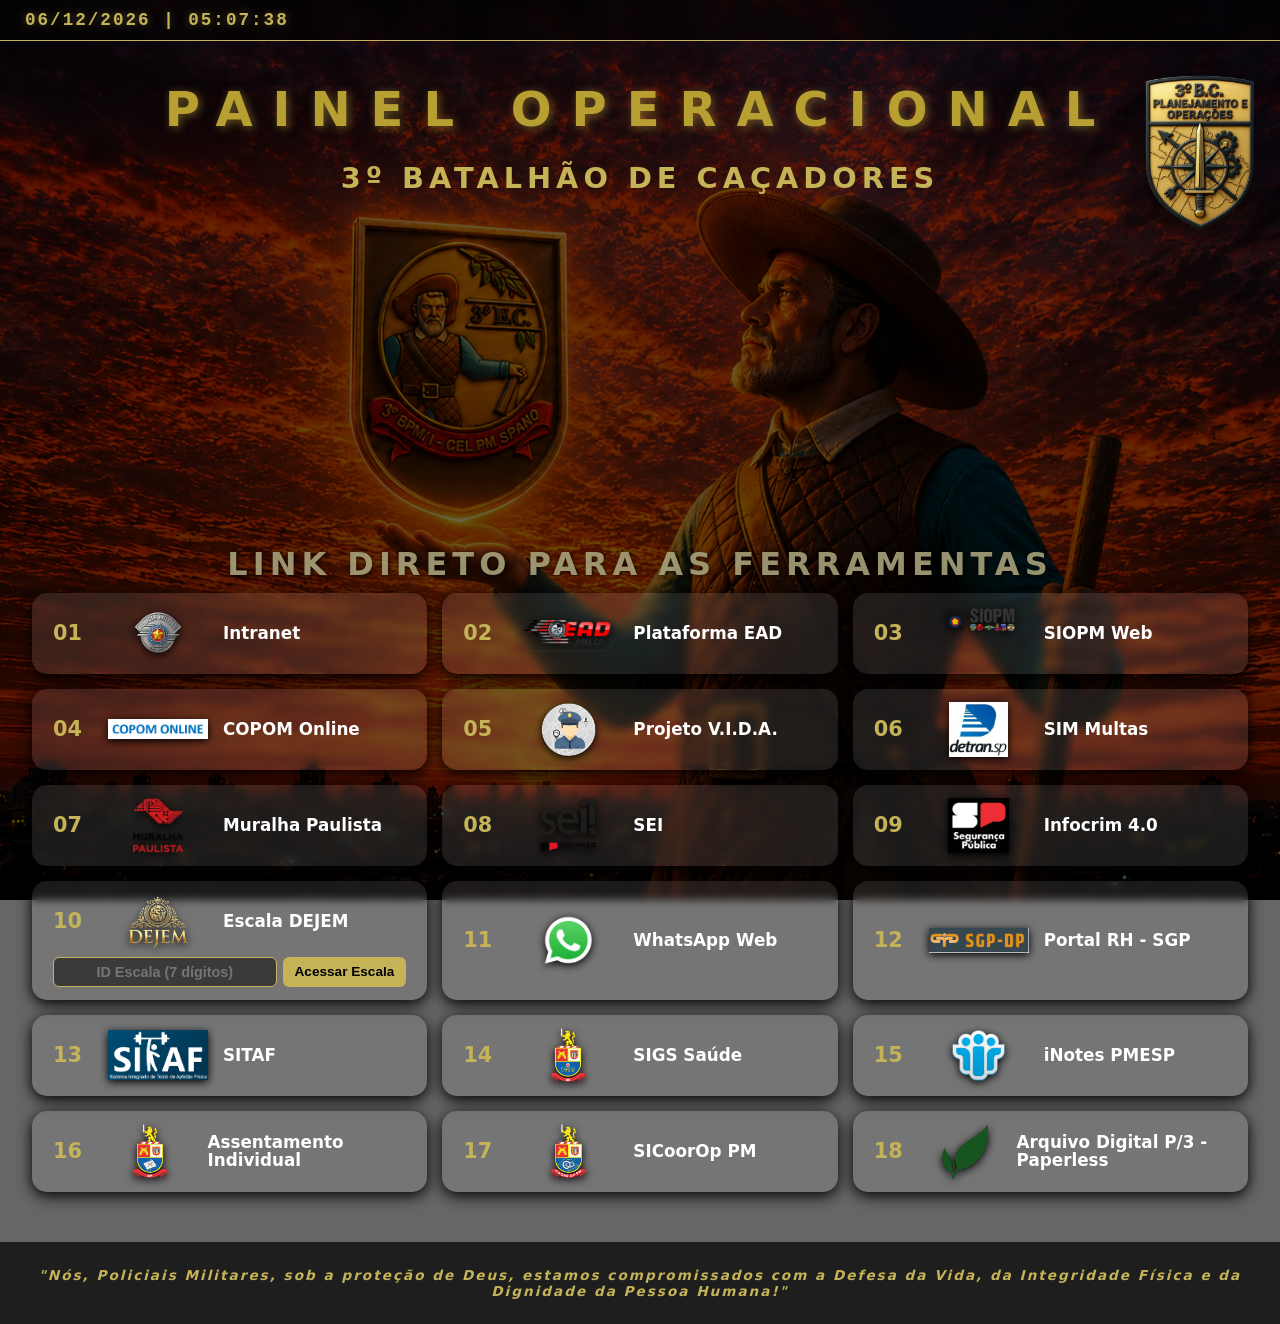
==== index.html @ a8d788ca "Relógio Dinâmico no Scroll" ====
<!DOCTYPE html>
<html lang="pt-br">
<head>
    <meta charset="UTF-8">
    <meta name="viewport" content="width=device-width, initial-scale=1.0">
    <title>Dashboard 3º Batalhão de Caçadores</title>
    <style>
        /* Estilização da Barra Superior que contém o relógio */
.top-bar {
    position: sticky;            /* acompanha o scroll */
    top: 0;
    z-index: 1000;               /* fica acima dos cards e do conteúdo */
    width: 100%;
    background: rgba(0, 0, 0, 0.55); /* fundo escuro para o relógio ficar legível sobre o conteúdo */
    border-bottom: 1px solid var(--gold);
    padding: 10px 25px;
    display: flex;
    justify-content: flex-start;
    align-items: center;
    backdrop-filter: blur(4px);
    -webkit-backdrop-filter: blur(4px);
    box-sizing: border-box;
}

/* Estilização específica do texto do Relógio */
#live-clock {
    font-family: 'Inter', monospace; /* Fonte limpa ou monoespacada para os números não saltarem */
    font-size: 1.1rem;               /* Tamanho da letra */
    color: var(--gold);              /* Cor dourada padrão do projeto */
    font-weight: 700;                /* Negrito */
    letter-spacing: 2px;             /* Espaçamento entre os caracteres */
    text-shadow: 0 0 8px rgba(197, 179, 88, 0.4); /* Brilho suave */
}

        :root {
            --gold: #C5B358; 
            --white-glass: rgba(255, 255, 255, 0.1); 
            --black-overlay: rgba(0, 0, 0, 0.6); 
        }

        body {
            background: linear-gradient(var(--black-overlay), var(--black-overlay)), 
                        url('plano-fundo.png') no-repeat center center fixed;
            background-size: cover; 
            color: #857101;
            font-family: 'Inter', system-ui, -apple-system, sans-serif;
            margin: 0;
            display: flex;
            flex-direction: column;
            align-items: center;
            min-height: 100vh;
        }

        /* --- Cabeçalho --- */
        .header {
            text-align: center; /* Mantém o alinhamento central */
            margin-bottom: 5px; /* Diminua este valor para aproximar mais */
            position: relative;
            width: 100%;
        }

        .subtitle {
            margin-bottom: 5px; /* Reduz o espaço logo abaixo do parágrafo */
        }

        .brasao {
            position: absolute;
            top: 20px;
            right: 20px;
            width: 120px; 
            height: auto;
            filter: drop-shadow(0 0 15px rgba(0, 0, 0, 0.7));
            z-index: 10;
        }

        h1 {
            font-size: 3rem; 
            font-weight: 800;
            text-transform: uppercase;
            letter-spacing: 20px;
            margin-top: 40px; /* Adiciona o espaçamento no topo */
            margin-bottom: 10px; /* Adiciona um pequeno espaço em relação ao subtítulo */
            color: rgb(184, 159, 49);
            text-shadow: 2px 2px 10px rgba(184,159,59,0.5);
        }

        h2 {
            font-size: 1.8rem; /* Altere este valor para o tamanho que desejar */
            color: var(--gold); /* Exemplo para manter a cor dourada */
            text-align: center;
            letter-spacing: 5px; /* Para dar um espaçamento entre as letras similar ao título */
        }

        .subtitle {
            font-size: 2rem;
            color: #a7a17b;
            text-shadow: 1px 1px 5px rgba(0,0,0,0.8);
            opacity: 0.9;
            margin-top: 350px;
            letter-spacing: 5px;
            font-weight: 600;
        }

        /* --- Grid de Ferramentas --- */
        .container {
            display: grid;
            grid-template-columns: repeat(auto-fit, minmax(320px, 1fr));
            gap: 15px;
            width: 95%;
            max-width: 1300px;
            padding-bottom: 50px;
        }

        .card {
            background: var(--white-glass);
            backdrop-filter: blur(4px);
            border-radius: 15px;
            padding: 12px 20px; 
            text-decoration: none;
            color: #ffffff; 
            display: flex;
            align-items: center;
            min-height: 10px; /* Padroniza a altura de todos os cards para a do card DEJEM */
            box-sizing: border-box;
            transition: all 0.3s ease;
            position: relative;
            border: 1px solid rgba(255, 255, 255, 0); 
            box-shadow: 0 4px 15px rgba(0,0,0,10);
        }

        .card:hover {
            transform: translateY(-5px);
            background: rgb(184, 159, 49); 
            color: #000000; 
            box-shadow: 0 15px 35px rgba(0,0,0,0.6);
            border-color: var(--gold);
            backdrop-filter: blur(0px);
        }

        .card-number {
            font-size: 1.3rem;
            color: var(--gold); 
            margin-right: 25px;
            font-weight: 900;
            min-width: 30px;
            transition: color 0.3s ease;
        }

        .card:hover .card-number {
            color: #4d4100;
        }

        .card-logo {
            width: 100px;
            height: 55px;
            object-fit: contain;
            margin-right: 15px;
            filter: drop-shadow(0 2px 4px rgb(0, 0, 0));
        }

        .card-title {
            font-size: 1.05rem;
            font-weight: 700;
            line-height: 1.1;
        }

        /* Estilos específicos para a caixa interativa do Card 10 */
        .dejem-card {
            flex-direction: column;
            justify-content: center;
            align-items: stretch;
            gap: 8px;
        }

        .dejem-header {
            display: flex;
            align-items: center;
        }

        .dejem-form {
            display: flex;
            gap: 6px;
            width: 100%;
        }

        .dejem-input {
            flex: 1;
            padding: 6px 10px;
            border-radius: 6px;
            border: 1px solid var(--gold);
            background: rgba(0, 0, 0, 0.5);
            color: #ffffff;
            font-weight: bold;
            font-size: 0.9rem;
            text-align: center;
            outline: none;
        }

        .card:hover .dejem-input {
            background: rgba(255, 255, 255, 0.8);
            color: #000000;
            border-color: #000000;
        }

        .dejem-button {
            padding: 6px 12px;
            border-radius: 6px;
            border: none;
            background: var(--gold);
            color: #000000;
            font-weight: bold;
            font-size: 0.85rem;
            cursor: pointer;
            transition: background 0.2s ease;
            white-space: nowrap;
        }

        .card:hover .dejem-button {
            background: #000000;
            color: var(--gold);
        }

        @keyframes fadeIn {
            from { opacity: 0; transform: translateY(-20px); }
            to { opacity: 1; transform: translateY(0); }
        }

        footer {
            margin-top: auto;
            padding: 25px;
            color: var(--gold);
            background: rgba(0, 0, 0, 0.7);
            width: 100%;
            font-size: 0.85rem;
            letter-spacing: 2px;
            font-weight: bold;
            text-align: center;
        }

        @media (max-width: 600px) {
            h1 { font-size: 1.8rem; }
            .container { grid-template-columns: 1fr; width: 90%; }
            .brasao { width: 70px; top: 10px; right: 10px; }
            .header { margin-bottom: 30px; }
        }
    </style>
</head>
<body>
    <!-- Barra de Status Superior -->
<div class="top-bar">
    <div class="status-system">
        <div class="status-dot"></div>
    </div>
    <div id="live-clock">--/--/---- --:--:--</div> <!-- O relógio é injetado aqui -->
</div>


    <div class="header">
        <img src="P3.png" class="brasao" alt="Brasão P3">
        <h1>Painel Operacional</h1>
        <h2> 3º BATALHÃO DE CAÇADORES</h2>
        <p class="subtitle">LINK DIRETO PARA AS FERRAMENTAS</p>
    </div>

    <div class="container">
        <a href="http://www.intranet.policiamilitar.sp.gov.br/" target="_blank" class="card">
            <span class="card-number">01</span>
            <img src="PMESP.png" class="card-logo" alt="Logo Intranet">
            <span class="card-title">Intranet</span>
        </a>

        <a href="https://ead.pmesp.org/login/index.php" target="_blank" class="card">
            <span class="card-number">02</span>
            <img src="EAD PMESP.png" class="card-logo" alt="Logo EAD">
            <span class="card-title">Plataforma EAD</span>
        </a>

        <a href="https://sistemasopr.intranet.policiamilitar.sp.gov.br/siopmweb/HSiopm.aspx" target="_blank" class="card">
            <span class="card-number">03</span>
            <img src="SIOPM Web.png" class="card-logo" alt="Logo SIOPM">
            <span class="card-title">SIOPM Web</span>
        </a>

        <a href="https://copomonline.policiamilitar.sp.gov.br/Login/Login" target="_blank" class="card">
            <span class="card-number">04</span>
            <img src="COPOM Online.png" class="card-logo" alt="Logo COPOM">
            <span class="card-title">COPOM Online</span>
        </a>

        <a href="http://201.55.56.170/medidasrestritivas/sys/layout/default/" target="_blank" class="card">
            <span class="card-number">05</span>
            <img src="Projeto VIDA.png" class="card-logo" alt="Logo Projeto VIDA">
            <span class="card-title">Projeto V.I.D.A.</span>
        </a>

        <a href="https://simprod.prodesp.sp.gov.br/sim/" target="_blank" class="card">
            <span class="card-number">06</span>
            <img src="DETRAN.png" class="card-logo" alt="Logo SIM Multas">
            <span class="card-title">SIM Multas</span>
        </a>

        <a href="https://operacional.muralhapaulista.sp.gov.br/Home/Login/" target="_blank" class="card">
            <span class="card-number">07</span>
            <img src="Muralha Paulista.png" class="card-logo" alt="Logo Muralha">
            <span class="card-title">Muralha Paulista</span>
        </a>

        <a href="https://minhaarea.sp.gov.br/plataformasp" target="_blank" class="card">
            <span class="card-number">08</span>
            <img src="SEI.png" class="card-logo" alt="Logo SEI">
            <span class="card-title">SEI</span>
        </a>

        <a href="https://www.infocrim.ssp.sp.gov.br/" target="_blank" class="card">
            <span class="card-number">09</span>
            <img src="SSP-SP.png" class="card-logo" alt="Logo Infocrim">
            <span class="card-title">Infocrim 4.0</span>
        </a>

        <!-- Card 10 (Escala DEJEM) -->
        <div class="card dejem-card">
            <div class="dejem-header">
                <span class="card-number">10</span>
                <img src="DEJEM.png" class="card-logo" alt="Logo DEJEM">
                <span class="card-title">Escala DEJEM</span>
            </div>
            <div class="dejem-form">
                <input type="text" id="idEscalaInput" class="dejem-input" placeholder="ID Escala (7 dígitos)" maxlength="7" pattern="\d{7}">
                <button type="button" class="dejem-button" onclick="acessarEscalaDejem()">Acessar Escala</button>
            </div>
        </div>

        <a href="https://web.whatsapp.com/" target="_blank" class="card">
            <span class="card-number">11</span>
            <img src="WhatsApp.png" class="card-logo" alt="Logo WhatsApp">
            <span class="card-title">WhatsApp Web</span>
        </a>

        <a href="https://sgp-prod.intranet.policiamilitar.sp.gov.br/SGP/Dashboard" target="_blank" class="card">
            <span class="card-number">12</span>
            <img src="SGP.png" class="card-logo" alt="Logo SGP">
            <span class="card-title">Portal RH - SGP</span>
        </a>

        <a href="https://sistemasadmin.intranet.policiamilitar.sp.gov.br/Pmesp.Sitaf/#/login" target="_blank" class="card">
            <span class="card-number">13</span>
            <img src="SITAF.png" class="card-logo" alt="Logo SITAF">
            <span class="card-title">SITAF</span>
        </a>

        <a href="https://sistemasadmin.intranet.policiamilitar.sp.gov.br/Pericias" target="_blank" class="card">
            <span class="card-number">14</span>
            <img src="DS.png" class="card-logo" alt="Logo DS">
            <span class="card-title">SIGS Saúde</span>
        </a>

        <a href="https://correio.policiamilitar.sp.gov.br/iwaredir.nsf" target="_blank" class="card">
            <span class="card-number">15</span>
            <img src="iNotes.png" class="card-logo" alt="Logo iNotes">
            <span class="card-title">iNotes PMESP</span>
        </a>

        <a href="http://www.intranet.ccb.policiamilitar.sp.gov.br/aplicacoes/sisbol_login/frmlogin_cpd/" target="_blank" class="card">
            <span class="card-number">16</span>
            <img src="DP.png" class="card-logo" alt="Logo DP">
            <span class="card-title">Assentamento Individual</span>
        </a>

        <a href="http://sicoordop.intranet.policiamilitar.sp.gov.br/login/index.php" target="_blank" class="card">
            <span class="card-number">17</span>
            <img src="CoordOpPM.png" class="card-logo" alt="Logo CoordOp">
            <span class="card-title">SICoorOp PM</span>
        </a>

        <a href="http://10.40.68.79:8000/" target="_blank" class="card">
            <span class="card-number">18</span>
            <img src="PaperlessNGX.png" class="card-logo" alt="Logo PaperlessNGX">
            <span class="card-title">Arquivo Digital P/3 - Paperless</span>
        </a>
    </div>

    <footer>
        <f1><i>"Nós, Policiais Militares, sob a proteção de Deus, estamos compromissados com a Defesa da Vida, da Integridade Física e da Dignidade da Pessoa Humana!"</i></f1>
    </footer>

    <script>
        // Atualização do Relógio em Tempo Real na Barra Superior
    function atualizarRelogio() {
        const agora = new Date();
        const dataFormatada = agora.toLocaleDateString('pt-BR');
        const horaFormatada = agora.toLocaleTimeString('pt-BR');
        document.getElementById('live-clock').innerText = `${dataFormatada} | ${horaFormatada}`;
    }
    
    // Executa a função a cada 1 segundo (1000ms)
    setInterval(atualizarRelogio, 1000);
    
    // Executa imediatamente ao carregar a página para não exibir o texto padrão "--/--/----"
    atualizarRelogio();

        // Função para validar e redirecionar a Escala DEJEM
        function acessarEscalaDejem() {
            const input = document.getElementById('idEscalaInput');
            const valor = input.value.trim();
            const regex = /^\d{7}$/;

            if (!regex.test(valor)) {
                alert('Por favor, insira exatamente 07 dígitos numéricos para a ID da Escala.');
                input.focus();
                return;
            }

            const urlBase = 'https://sistemasadmin.intranet.policiamilitar.sp.gov.br/Escala/arrelpreesc.aspx?';
            window.open(urlBase + valor, '_blank');
        }

        // Permite enviar apertando a tecla Enter no input da Escala DEJEM
        document.getElementById('idEscalaInput').addEventListener('keypress', function(e) {
            if (e.key === 'Enter') {
                acessarEscalaDejem();
            }
        });

        // Bloqueia qualquer caractere que não seja número no campo
        document.getElementById('idEscalaInput').addEventListener('input', function(e) {
            this.value = this.value.replace(/\D/g, '');
        });
    </script>

</body>
</html>
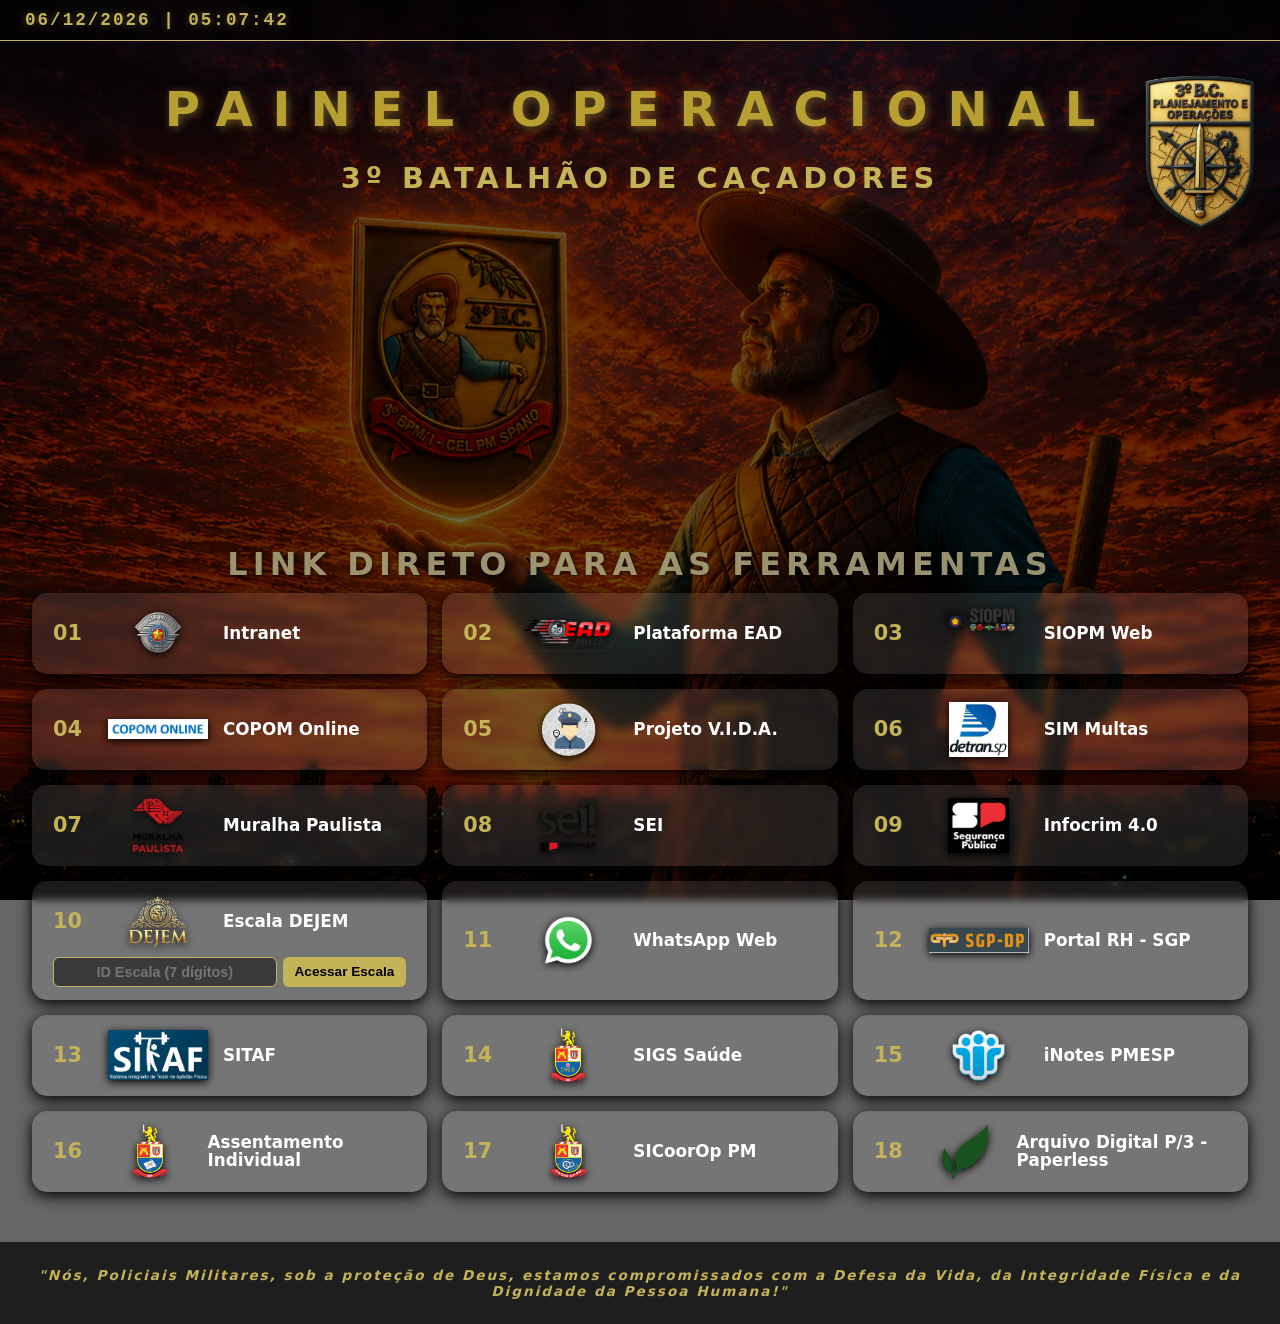
==== commit a49d3cb5: "Layout Mobile" ====
--- a/index.html
+++ b/index.html
@@ -227,6 +227,7 @@
 
         footer {
             margin-top: auto;
+            box-sizing: border-box; /* inclui o padding na largura de 100% (sem rolagem horizontal) */
             padding: 25px;
             color: var(--gold);
             background: rgba(0, 0, 0, 0.7);
@@ -237,11 +238,123 @@
             text-align: center;
         }
 
-        @media (max-width: 600px) {
-            h1 { font-size: 1.8rem; }
-            .container { grid-template-columns: 1fr; width: 90%; }
-            .brasao { width: 70px; top: 10px; right: 10px; }
-            .header { margin-bottom: 30px; }
+        /* =========================================================
+           LAYOUT MOBILE
+           Aplica-se a celulares (tela estreita) e a celulares/tablets
+           com toque em modo paisagem. Computadores não são afetados.
+           ========================================================= */
+        @media (max-width: 768px),
+               (hover: none) and (pointer: coarse) and (max-width: 950px) {
+
+            /* Fundo: 'background-attachment: fixed' é instável em iOS/Android,
+               então a imagem passa para uma camada fixa própria */
+            body {
+                background: #000;
+                min-height: 100vh;
+                min-height: 100dvh;
+                overflow-x: hidden;
+            }
+            body::before {
+                content: "";
+                position: fixed;
+                inset: 0;
+                z-index: -1;
+                background: linear-gradient(var(--black-overlay), var(--black-overlay)),
+                            url('plano-fundo.png') no-repeat center center / cover;
+            }
+
+            /* Barra do relógio */
+            .top-bar { padding: 8px 15px; justify-content: center; }
+            #live-clock { font-size: 0.95rem; letter-spacing: 1px; }
+
+            /* Cabeçalho */
+            .header { margin-bottom: 20px; padding: 0 15px; box-sizing: border-box; }
+            .brasao {
+                position: static;          /* sai do canto e não sobrepõe o título */
+                display: block;
+                width: 80px;
+                margin: 15px auto 0;
+            }
+            h1 {
+                font-size: 1.6rem;
+                letter-spacing: 4px;
+                margin-top: 15px;
+                overflow-wrap: anywhere;
+            }
+            h2 {
+                font-size: 1.05rem;
+                letter-spacing: 2px;
+                margin: 0 0 10px;
+            }
+            .subtitle {
+                font-size: 0.9rem;
+                letter-spacing: 2px;
+                margin-top: 40px;          /* era 350px no desktop */
+            }
+
+            /* Cards */
+            .container {
+                grid-template-columns: 1fr;
+                width: 92%;
+                gap: 10px;
+                padding-bottom: 30px;
+            }
+            .card {
+                padding: 10px 14px;
+                min-height: 60px;          /* área de toque confortável */
+            }
+            .card-number {
+                font-size: 1.1rem;
+                margin-right: 12px;
+                min-width: 24px;
+            }
+            .card-logo {
+                width: 64px;
+                height: 42px;
+                margin-right: 12px;
+                flex-shrink: 0;
+            }
+            .card-title {
+                font-size: 1rem;
+                flex: 1;
+                min-width: 0;
+                overflow-wrap: anywhere;
+            }
+
+            /* Card DEJEM */
+            .dejem-header { width: 100%; }
+            .dejem-form { flex-wrap: wrap; }
+            .dejem-input {
+                flex: 1 1 140px;
+                min-width: 0;
+                font-size: 16px;           /* evita o zoom automático do iOS ao focar */
+                padding: 10px;
+            }
+            .dejem-button { flex: 1 1 120px; padding: 10px 12px; }
+
+            /* Rodapé */
+            footer {
+                box-sizing: border-box;    /* evita que o rodapé estoure a largura da tela */
+                padding: 18px 15px;
+                font-size: 0.75rem;
+                letter-spacing: 1px;
+                line-height: 1.5;
+            }
+        }
+
+        /* Celulares muito pequenos */
+        @media (max-width: 380px) {
+            h1 { font-size: 1.35rem; letter-spacing: 2px; }
+            h2 { font-size: 0.95rem; letter-spacing: 1px; }
+            .card-logo { width: 52px; height: 36px; }
+            #live-clock { font-size: 0.85rem; }
+            .dejem-form { flex-direction: column; }
+            .dejem-input, .dejem-button { flex: none; width: 100%; box-sizing: border-box; }
+        }
+
+        /* Telas de toque: evita o "hover preso" depois de tocar num card */
+        @media (hover: none) {
+            .card:hover { transform: none; }
         }
     </style>
 </head>
@@ -325,7 +438,7 @@
                 <span class="card-title">Escala DEJEM</span>
             </div>
             <div class="dejem-form">
-                <input type="text" id="idEscalaInput" class="dejem-input" placeholder="ID Escala (7 dígitos)" maxlength="7" pattern="\d{7}">
+                <input type="text" id="idEscalaInput" class="dejem-input" placeholder="ID Escala (7 dígitos)" maxlength="7" pattern="\d{7}" inputmode="numeric">
                 <button type="button" class="dejem-button" onclick="acessarEscalaDejem()">Acessar Escala</button>
             </div>
         </div>
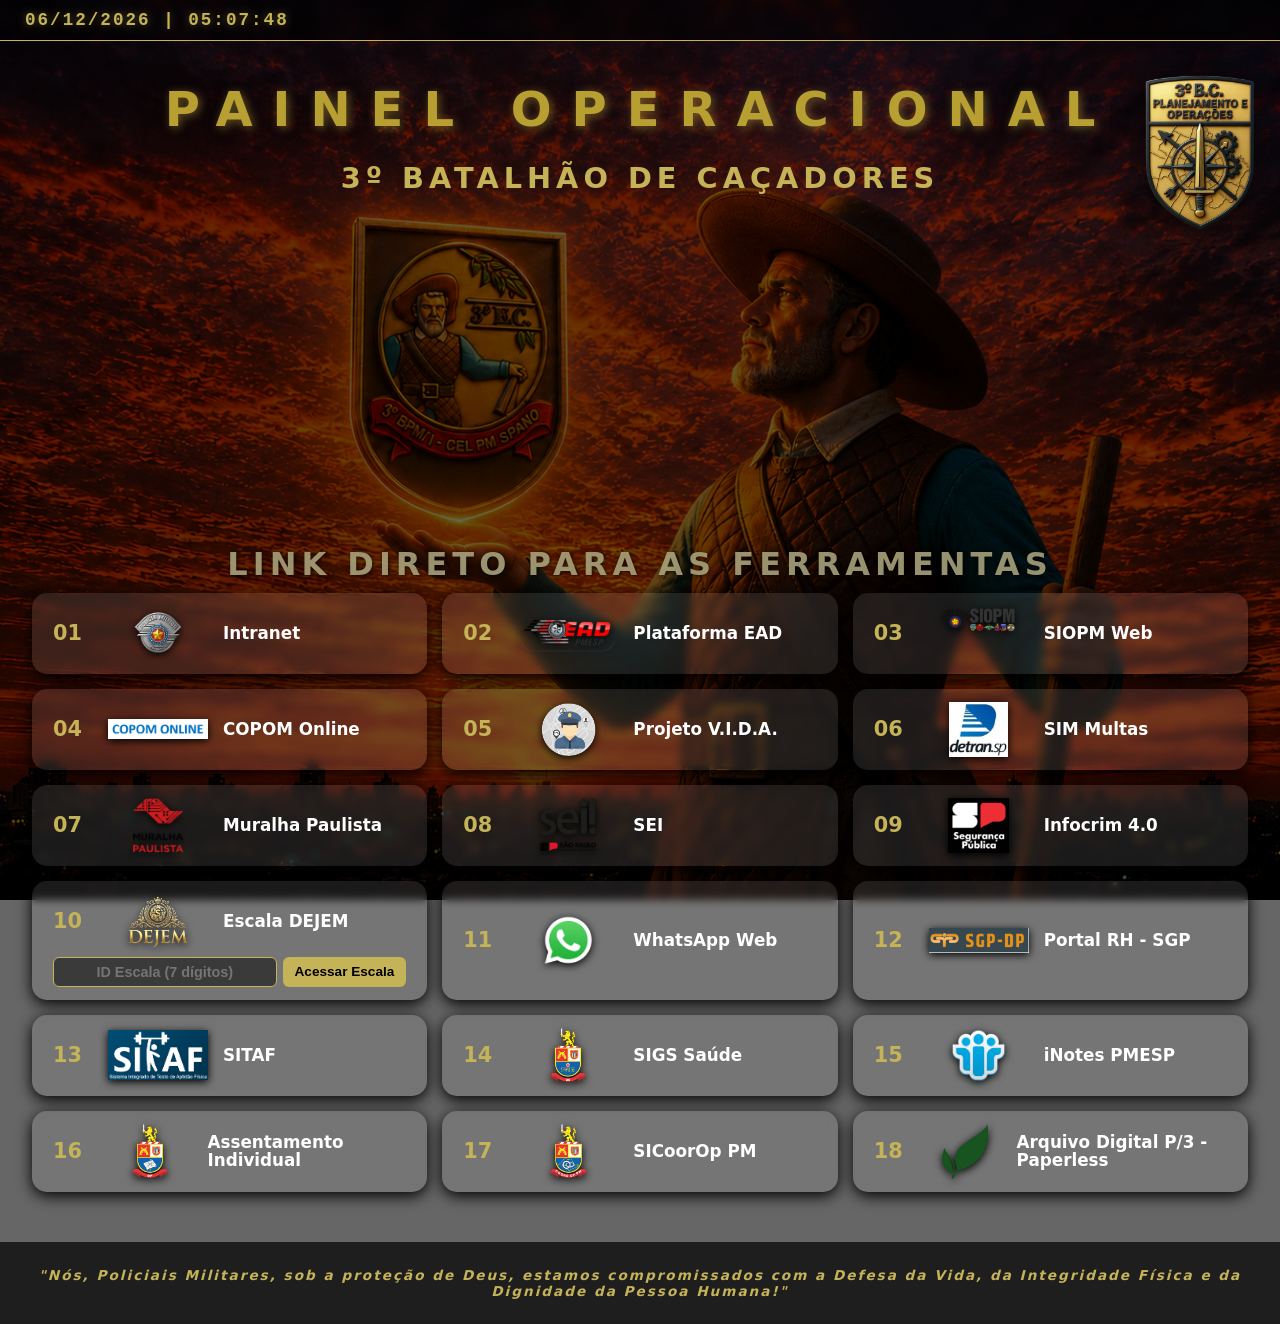
==== commit 31c07b86: "Update index.html" ====
--- a/index.html
+++ b/index.html
@@ -412,7 +412,7 @@
             <span class="card-title">SIM Multas</span>
         </a>
 
-        <a href="https://operacional.muralhapaulista.sp.gov.br/Home/Login/" target="_blank" class="card">
+        <a href="https://portal.muralhapaulista.sp.gov.br/" target="_blank" class="card">
             <span class="card-number">07</span>
             <img src="Muralha Paulista.png" class="card-logo" alt="Logo Muralha">
             <span class="card-title">Muralha Paulista</span>
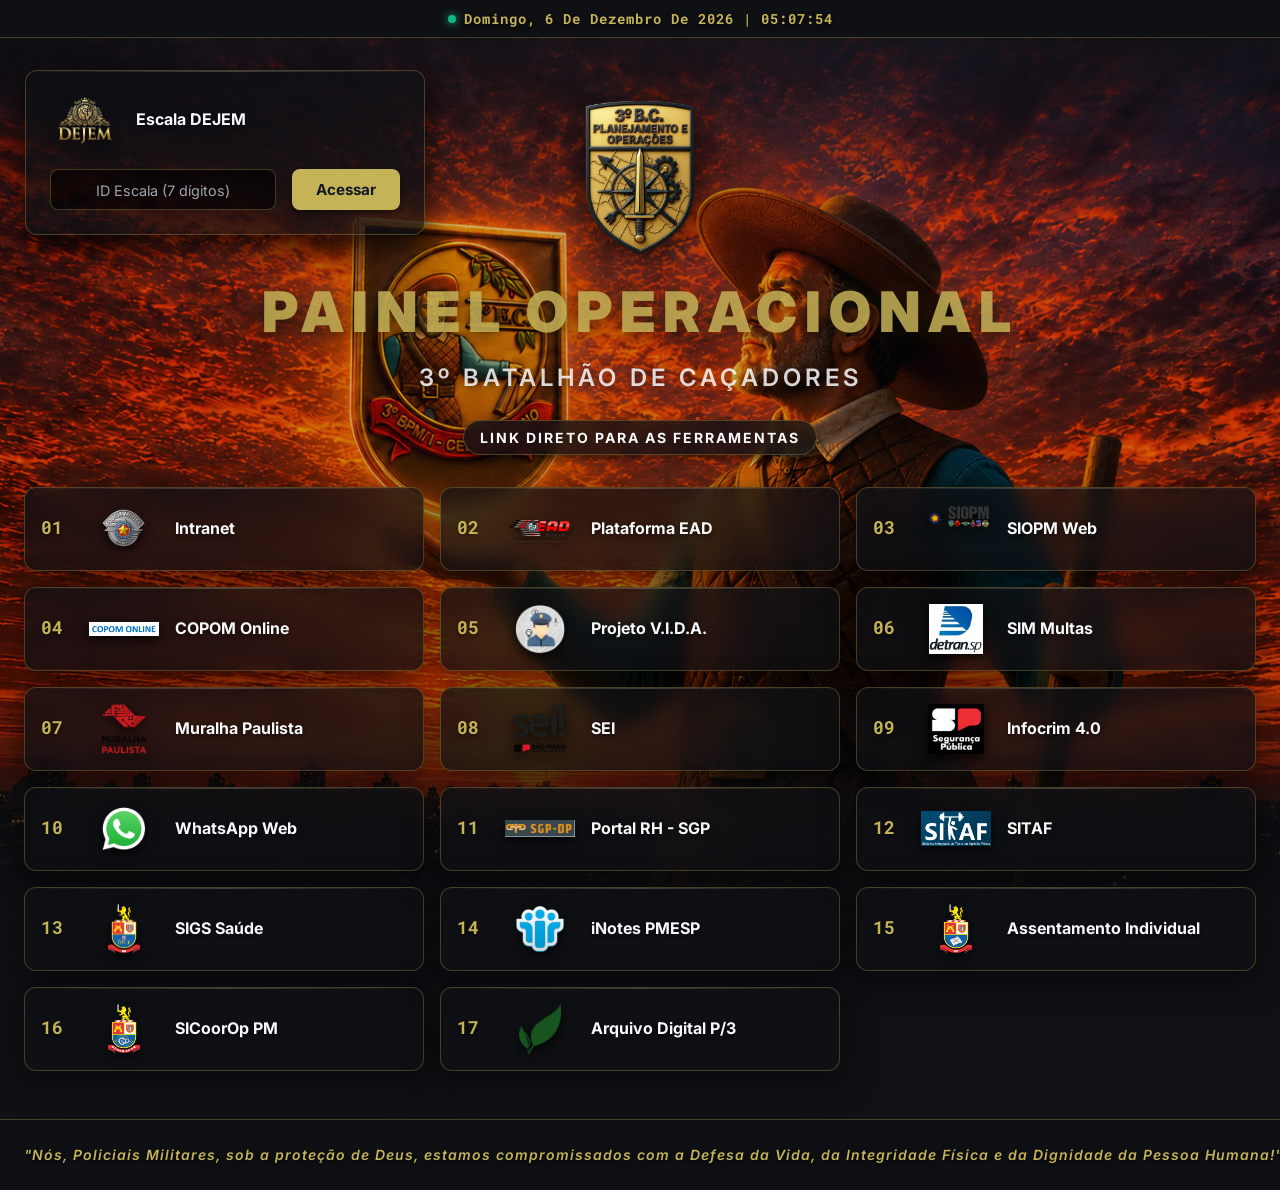
==== commit 1540482e: "Update index.html" ====
--- a/index.html
+++ b/index.html
@@ -3,542 +3,708 @@
 <head>
     <meta charset="UTF-8">
     <meta name="viewport" content="width=device-width, initial-scale=1.0">
-    <title>Dashboard 3º Batalhão de Caçadores</title>
+    <meta name="description" content="Painel Operacional do 3º Batalhão de Caçadores - Links rápidos para ferramentas internas.">
+    <title>Dashboard | 3º Batalhão de Caçadores</title>
+    
+    <!-- Fontes Otimizadas -->
+    <link rel="preconnect" href="https://fonts.googleapis.com">
+    <link rel="preconnect" href="https://fonts.gstatic.com" crossorigin>
+    <link href="https://fonts.googleapis.com/css2?family=Inter:wght@400;600;700;900&family=Roboto+Mono:wght@500;700&display=swap" rel="stylesheet">
+
     <style>
-        /* Estilização da Barra Superior que contém o relógio */
-.top-bar {
-    position: sticky;            /* acompanha o scroll */
-    top: 0;
-    z-index: 1000;               /* fica acima dos cards e do conteúdo */
-    width: 100%;
-    background: rgba(0, 0, 0, 0.55); /* fundo escuro para o relógio ficar legível sobre o conteúdo */
-    border-bottom: 1px solid var(--gold);
-    padding: 10px 25px;
-    display: flex;
-    justify-content: flex-start;
-    align-items: center;
-    backdrop-filter: blur(4px);
-    -webkit-backdrop-filter: blur(4px);
-    box-sizing: border-box;
-}
-
-/* Estilização específica do texto do Relógio */
-#live-clock {
-    font-family: 'Inter', monospace; /* Fonte limpa ou monoespacada para os números não saltarem */
-    font-size: 1.1rem;               /* Tamanho da letra */
-    color: var(--gold);              /* Cor dourada padrão do projeto */
-    font-weight: 700;                /* Negrito */
-    letter-spacing: 2px;             /* Espaçamento entre os caracteres */
-    text-shadow: 0 0 8px rgba(197, 179, 88, 0.4); /* Brilho suave */
-}
-
+        /* =========================================================
+           DESIGN SYSTEM (Variáveis CSS)
+           ========================================================= */
         :root {
-            --gold: #C5B358; 
-            --white-glass: rgba(255, 255, 255, 0.1); 
-            --black-overlay: rgba(0, 0, 0, 0.6); 
+            /* Cores */
+            --c-gold: #C5B358;
+            --c-gold-dark: #857101;
+            --c-gold-light: #E2D483;
+            --c-bg-dark: #0f1115;
+            --c-text-main: #F8F9FA;
+            --c-text-muted: #9CA3AF;
+            --c-text-hover: #111827;
+
+            /* Cores de Fundo (Glassmorphism Escuro) */
+            --c-glass: rgba(15, 17, 21, 0.75); 
+            --c-glass-hover: rgba(15, 17, 21, 0.9);
+            --c-border: rgba(197, 179, 88, 0.3);
+
+            /* Tipografia Fluida */
+            --f-main: 'Inter', system-ui, sans-serif;
+            --f-mono: 'Roboto Mono', monospace;
+            --fs-h1: clamp(1.8rem, 5vw, 3.5rem);
+            --fs-h2: clamp(1rem, 3vw, 1.5rem);
+            --fs-body: clamp(0.875rem, 2vw, 1rem);
+            --fs-small: clamp(0.75rem, 1.5vw, 0.875rem);
+
+            /* Espaçamento e Layout */
+            --sp-xs: 0.5rem;
+            --sp-sm: 1rem;
+            --sp-md: 1.5rem;
+            --sp-lg: 2rem;
+            --sp-xl: 3rem;
+            
+            /* Efeitos */
+            --radius-md: 12px;
+            --radius-lg: 16px;
+            --transition-fast: 0.2s ease;
+            --transition-smooth: 0.3s cubic-bezier(0.4, 0, 0.2, 1);
+            --shadow-card: 0 8px 32px rgba(0, 0, 0, 0.6);
+            --shadow-hover: 0 20px 25px -5px rgba(0, 0, 0, 0.8), 0 10px 10px -5px rgba(0, 0, 0, 0.6);
+            --shadow-panel: 0 15px 35px rgba(0, 0, 0, 0.8);
+        }
+
+        /* =========================================================
+           RESET E ESTILOS BASE
+           ========================================================= */
+        *, *::before, *::after {
+            box-sizing: border-box;
+            margin: 0;
+            padding: 0;
         }
 
         body {
-            background: linear-gradient(var(--black-overlay), var(--black-overlay)), 
-                        url('plano-fundo.png') no-repeat center center fixed;
-            background-size: cover; 
-            color: #857101;
-            font-family: 'Inter', system-ui, -apple-system, sans-serif;
-            margin: 0;
+            font-family: var(--f-main);
+            background-color: var(--c-bg-dark);
+            color: var(--c-text-main);
+            min-height: 100vh;
+            display: flex;
+            flex-direction: column;
+            overflow-x: hidden;
+            line-height: 1.5;
+            -webkit-font-smoothing: antialiased;
+        }
+
+        /* Fundo com Efeito Vinheta (Foco no Centro) */
+        body::before {
+            content: "";
+            position: fixed;
+            inset: 0;
+            z-index: -1;
+            background: 
+                linear-gradient(
+                    to bottom, 
+                    rgba(15, 17, 21, 0.9) 0%,    
+                    rgba(15, 17, 21, 0.2) 25%,   
+                    rgba(15, 17, 21, 0.2) 75%,   
+                    rgba(15, 17, 21, 0.95) 100%  
+                ),
+                url('plano-fundo.png') no-repeat center center / cover;
+            background-color: #1a1a1a; 
+            image-rendering: -webkit-optimize-contrast;
+        }
+
+        :focus-visible {
+            outline: 2px solid var(--c-gold);
+            outline-offset: 4px;
+            border-radius: 4px;
+        }
+
+        /* =========================================================
+           TOP BAR (RELÓGIO)
+           ========================================================= */
+        .top-bar {
+            position: sticky;
+            top: 0;
+            z-index: 100;
+            background: rgba(15, 17, 21, 0.85);
+            backdrop-filter: blur(12px);
+            -webkit-backdrop-filter: blur(12px);
+            border-bottom: 1px solid var(--c-border);
+            padding: var(--sp-xs) var(--sp-md);
+            display: flex;
+            justify-content: center;
+            align-items: center;
+        }
+
+        .live-clock {
+            font-family: var(--f-mono);
+            font-size: var(--fs-small);
+            color: var(--c-gold);
+            font-weight: 700;
+            letter-spacing: 1px;
+            text-shadow: 0 2px 4px rgba(0, 0, 0, 0.8);
+            display: flex;
+            align-items: center;
+            gap: var(--sp-xs);
+            text-transform: capitalize;
+        }
+
+        .live-clock::before {
+            content: "";
+            display: inline-block;
+            width: 8px;
+            height: 8px;
+            background-color: #10B981;
+            border-radius: 50%;
+            box-shadow: 0 0 8px #10B981;
+        }
+
+        /* =========================================================
+           PAINEL DEJEM (Canto Superior Esquerdo)
+           ========================================================= */
+        .dejem-top-left {
+            position: absolute;
+            top: 70px; 
+            left: 25px;
+            width: 100%;
+            max-width: 400px;
+            z-index: 90;
+            animation: fadeInDown 0.6s cubic-bezier(0.4, 0, 0.2, 1) forwards;
+        }
+
+        @keyframes fadeInDown {
+            from { opacity: 0; transform: translateY(-20px); }
+            to { opacity: 1; transform: translateY(0); }
+        }
+
+        /* =========================================================
+           HEADER / HERO SECTION
+           ========================================================= */
+        .hero {
+            text-align: center;
+            padding: var(--sp-xl) var(--sp-md) var(--sp-lg);
             display: flex;
             flex-direction: column;
             align-items: center;
-            min-height: 100vh;
-        }
-
-        /* --- Cabeçalho --- */
-        .header {
-            text-align: center; /* Mantém o alinhamento central */
-            margin-bottom: 5px; /* Diminua este valor para aproximar mais */
+            gap: var(--sp-sm);
+        }
+
+        .brasao {
+            width: clamp(80px, 15vw, 120px);
+            height: auto;
+            filter: drop-shadow(0 10px 20px rgba(0, 0, 0, 0.8));
+            animation: float 6s ease-in-out infinite;
+        }
+
+        @keyframes float {
+            0%, 100% { transform: translateY(0); }
+            50% { transform: translateY(-10px); }
+        }
+
+        .hero h1 {
+            font-size: var(--fs-h1);
+            font-weight: 900;
+            text-transform: uppercase;
+            letter-spacing: clamp(2px, 1vw, 8px);
+            color: rgba(197, 179, 88, 0.85); 
+            text-shadow: 0 4px 15px rgba(0, 0, 0, 0.5), 0 0 30px rgba(197, 179, 88, 0.15); 
+            line-height: 1.1;
+        }
+
+        .hero h2 {
+            font-size: var(--fs-h2);
+            color: rgba(248, 249, 250, 0.85); 
+            font-weight: 600;
+            letter-spacing: clamp(1px, 0.5vw, 4px);
+            text-transform: uppercase;
+            text-shadow: 0 2px 10px rgba(0, 0, 0, 0.5); 
+        }
+
+        .hero .subtitle {
+            font-size: var(--fs-small);
+            color: var(--c-text-main);
+            letter-spacing: 2px;
+            font-weight: 700;
+            text-transform: uppercase;
+            margin-top: var(--sp-xs);
+            padding: 6px 16px;
+            background: var(--c-glass);
+            border-radius: 20px;
+            border: 1px solid var(--c-border);
+            backdrop-filter: blur(8px);
+            -webkit-backdrop-filter: blur(8px);
+            box-shadow: 0 4px 10px rgba(0, 0, 0, 0.5);
+        }
+
+        /* =========================================================
+           GRID DE FERRAMENTAS (DASHBOARD)
+           ========================================================= */
+        .dashboard-grid {
+            display: grid;
+            grid-template-columns: repeat(auto-fit, minmax(min(100%, 300px), 1fr));
+            gap: var(--sp-sm);
+            width: 100%;
+            max-width: 1400px;
+            margin: 0 auto;
+            padding: 0 var(--sp-md) var(--sp-xl);
+        }
+
+        /* =========================================================
+           CARDS (Glassmorphism Escuro)
+           ========================================================= */
+        .card {
+            display: flex;
+            align-items: center;
+            gap: var(--sp-sm);
+            background: var(--c-glass);
+            backdrop-filter: blur(10px);
+            -webkit-backdrop-filter: blur(10px);
+            border: 1px solid var(--c-border);
+            border-radius: var(--radius-md);
+            padding: var(--sp-sm);
+            text-decoration: none;
+            color: var(--c-text-main);
+            transition: var(--transition-smooth);
+            box-shadow: var(--shadow-card);
             position: relative;
+            overflow: hidden;
+            min-height: 80px;
+        }
+
+        .card::before {
+            content: "";
+            position: absolute;
+            top: 0;
+            left: 0;
+            right: 0;
+            height: 1px;
+            background: linear-gradient(90deg, transparent, rgba(255,255,255,0.2), transparent);
+        }
+
+        .card:hover, .card:focus-visible {
+            transform: translateY(-5px);
+            background: var(--c-gold);
+            border-color: var(--c-gold-light);
+            box-shadow: var(--shadow-hover);
+            color: var(--c-text-hover);
+        }
+
+        .card-number {
+            font-family: var(--f-mono);
+            font-size: 1.1rem;
+            font-weight: 700;
+            color: var(--c-gold);
+            min-width: 32px;
+            transition: var(--transition-fast);
+            text-shadow: 0 2px 4px rgba(0, 0, 0, 0.5);
+        }
+
+        .card:hover .card-number, .card:focus-visible .card-number {
+            color: var(--c-gold-dark);
+            text-shadow: none;
+        }
+
+        .card-logo {
+            width: 70px;
+            height: 50px;
+            object-fit: contain;
+            flex-shrink: 0;
+            filter: drop-shadow(0 4px 6px rgba(0, 0, 0, 0.8));
+            transition: var(--transition-fast);
+        }
+
+        .card:hover .card-logo {
+            filter: drop-shadow(0 2px 4px rgba(0, 0, 0, 0.4));
+        }
+
+        .card-title {
+            font-size: var(--fs-body);
+            font-weight: 700;
+            line-height: 1.2;
+            flex: 1;
+            text-shadow: 0 2px 4px rgba(0, 0, 0, 0.5);
+        }
+
+        .card:hover .card-title {
+            text-shadow: none;
+        }
+
+        /* =========================================================
+           CARD ESPECÍFICO: DEJEM (Formulário)
+           ========================================================= */
+        .card-dejem {
+            flex-direction: column;
+            align-items: stretch;
+            justify-content: center;
+            gap: var(--sp-sm);
+            cursor: default;
+            box-shadow: var(--shadow-panel);
+            padding: var(--sp-md);
+        }
+
+        .card-dejem:hover {
+            background: var(--c-glass-hover);
+            border-color: var(--c-gold);
+            transform: translateY(-2px);
+            color: var(--c-text-main);
+        }
+
+        .dejem-header {
+            display: flex;
+            align-items: center;
+            gap: var(--sp-sm);
+        }
+
+        .dejem-form {
+            display: flex;
+            gap: var(--sp-sm);
             width: 100%;
-        }
-
-        .subtitle {
-            margin-bottom: 5px; /* Reduz o espaço logo abaixo do parágrafo */
-        }
-
-        .brasao {
-            position: absolute;
-            top: 20px;
-            right: 20px;
-            width: 120px; 
-            height: auto;
-            filter: drop-shadow(0 0 15px rgba(0, 0, 0, 0.7));
-            z-index: 10;
-        }
-
-        h1 {
-            font-size: 3rem; 
-            font-weight: 800;
-            text-transform: uppercase;
-            letter-spacing: 20px;
-            margin-top: 40px; /* Adiciona o espaçamento no topo */
-            margin-bottom: 10px; /* Adiciona um pequeno espaço em relação ao subtítulo */
-            color: rgb(184, 159, 49);
-            text-shadow: 2px 2px 10px rgba(184,159,59,0.5);
-        }
-
-        h2 {
-            font-size: 1.8rem; /* Altere este valor para o tamanho que desejar */
-            color: var(--gold); /* Exemplo para manter a cor dourada */
-            text-align: center;
-            letter-spacing: 5px; /* Para dar um espaçamento entre as letras similar ao título */
-        }
-
-        .subtitle {
-            font-size: 2rem;
-            color: #a7a17b;
-            text-shadow: 1px 1px 5px rgba(0,0,0,0.8);
-            opacity: 0.9;
-            margin-top: 350px;
-            letter-spacing: 5px;
-            font-weight: 600;
-        }
-
-        /* --- Grid de Ferramentas --- */
-        .container {
-            display: grid;
-            grid-template-columns: repeat(auto-fit, minmax(320px, 1fr));
-            gap: 15px;
-            width: 95%;
-            max-width: 1300px;
-            padding-bottom: 50px;
-        }
-
-        .card {
-            background: var(--white-glass);
-            backdrop-filter: blur(4px);
-            border-radius: 15px;
-            padding: 12px 20px; 
-            text-decoration: none;
-            color: #ffffff; 
-            display: flex;
-            align-items: center;
-            min-height: 10px; /* Padroniza a altura de todos os cards para a do card DEJEM */
-            box-sizing: border-box;
-            transition: all 0.3s ease;
-            position: relative;
-            border: 1px solid rgba(255, 255, 255, 0); 
-            box-shadow: 0 4px 15px rgba(0,0,0,10);
-        }
-
-        .card:hover {
-            transform: translateY(-5px);
-            background: rgb(184, 159, 49); 
-            color: #000000; 
-            box-shadow: 0 15px 35px rgba(0,0,0,0.6);
-            border-color: var(--gold);
-            backdrop-filter: blur(0px);
-        }
-
-        .card-number {
-            font-size: 1.3rem;
-            color: var(--gold); 
-            margin-right: 25px;
-            font-weight: 900;
-            min-width: 30px;
-            transition: color 0.3s ease;
-        }
-
-        .card:hover .card-number {
-            color: #4d4100;
-        }
-
-        .card-logo {
-            width: 100px;
-            height: 55px;
-            object-fit: contain;
-            margin-right: 15px;
-            filter: drop-shadow(0 2px 4px rgb(0, 0, 0));
-        }
-
-        .card-title {
-            font-size: 1.05rem;
-            font-weight: 700;
-            line-height: 1.1;
-        }
-
-        /* Estilos específicos para a caixa interativa do Card 10 */
-        .dejem-card {
-            flex-direction: column;
-            justify-content: center;
-            align-items: stretch;
-            gap: 8px;
-        }
-
-        .dejem-header {
-            display: flex;
-            align-items: center;
-        }
-
-        .dejem-form {
-            display: flex;
-            gap: 6px;
-            width: 100%;
+            margin-top: var(--sp-xs);
         }
 
         .dejem-input {
             flex: 1;
-            padding: 6px 10px;
-            border-radius: 6px;
-            border: 1px solid var(--gold);
-            background: rgba(0, 0, 0, 0.5);
-            color: #ffffff;
-            font-weight: bold;
-            font-size: 0.9rem;
+            padding: 8px 18px;
+            border-radius: 8px;
+            border: 1px solid var(--c-border);
+            background: rgba(0, 0, 0, 0.6);
+            color: var(--c-text-main);
+            font-family: var(--f-mono);
+            font-weight: 700;
+            font-size: 1.05rem;
             text-align: center;
             outline: none;
-        }
-
-        .card:hover .dejem-input {
-            background: rgba(255, 255, 255, 0.8);
-            color: #000000;
-            border-color: #000000;
+            transition: var(--transition-fast);
+            min-width: 0;
+        }
+
+        .dejem-input:focus {
+            border-color: var(--c-gold);
+            background: rgba(0, 0, 0, 0.8);
+            box-shadow: 0 0 0 2px rgba(197, 179, 88, 0.3);
+        }
+
+        .dejem-input::placeholder {
+            font-family: var(--f-main);
+            font-weight: 400;
+            font-size: 0.9rem;
+            color: var(--c-text-muted);
         }
 
         .dejem-button {
-            padding: 6px 12px;
-            border-radius: 6px;
+            padding: 8px 24px;
+            border-radius: 8px;
             border: none;
-            background: var(--gold);
-            color: #000000;
-            font-weight: bold;
-            font-size: 0.85rem;
+            background: var(--c-gold);
+            color: var(--c-text-hover);
+            font-family: var(--f-main);
+            font-weight: 700;
+            font-size: 0.95rem;
             cursor: pointer;
-            transition: background 0.2s ease;
+            transition: var(--transition-fast);
             white-space: nowrap;
-        }
-
-        .card:hover .dejem-button {
-            background: #000000;
-            color: var(--gold);
-        }
-
-        @keyframes fadeIn {
-            from { opacity: 0; transform: translateY(-20px); }
-            to { opacity: 1; transform: translateY(0); }
-        }
-
-        footer {
+            display: flex;
+            align-items: center;
+            justify-content: center;
+            box-shadow: 0 4px 6px rgba(0, 0, 0, 0.4);
+            flex-shrink: 0;
+        }
+
+        .dejem-button:hover {
+            background: var(--c-gold-light);
+            transform: scale(1.02);
+        }
+
+        .dejem-button:active {
+            transform: scale(0.98);
+        }
+
+        /* =========================================================
+           FOOTER (FRASE EM UMA ÚNICA LINHA)
+           ========================================================= */
+        .footer {
             margin-top: auto;
-            box-sizing: border-box; /* inclui o padding na largura de 100% (sem rolagem horizontal) */
-            padding: 25px;
-            color: var(--gold);
-            background: rgba(0, 0, 0, 0.7);
-            width: 100%;
-            font-size: 0.85rem;
+            padding: var(--sp-md);
+            text-align: center;
+            background: rgba(15, 17, 21, 0.85);
+            border-top: 1px solid var(--c-border);
+            backdrop-filter: blur(12px);
+            -webkit-backdrop-filter: blur(12px);
+            display: flex;
+            flex-direction: column;
+            gap: var(--sp-sm);
+            /* Impede que a linha longa crie barra de rolagem horizontal */
+            overflow: hidden; 
+        }
+
+        .footer-quote {
+            /* Remove a restrição de largura */
+            max-width: 100%; 
+            margin: 0 auto;
+            color: var(--c-gold);
+            font-style: italic;
+            font-weight: 600;
+            letter-spacing: 1px;
+            line-height: 1.6;
+            text-shadow: 0 2px 4px rgba(0, 0, 0, 0.8);
+            
+            /* Força a frase a ficar em apenas uma linha */
+            white-space: nowrap; 
+            
+            /* Ajusta o tamanho da fonte dinamicamente para caber em uma linha */
+            font-size: clamp(0.55rem, 1.1vw, 0.875rem); 
+        }
+
+        .footer-org {
+            font-size: var(--fs-small);
+            color: var(--c-text-muted);
+            font-weight: 400;
             letter-spacing: 2px;
-            font-weight: bold;
-            text-align: center;
-        }
-
-        /* =========================================================
-           LAYOUT MOBILE
-           Aplica-se a celulares (tela estreita) e a celulares/tablets
-           com toque em modo paisagem. Computadores não são afetados.
-           ========================================================= */
-        @media (max-width: 768px),
-               (hover: none) and (pointer: coarse) and (max-width: 950px) {
-
-            /* Fundo: 'background-attachment: fixed' é instável em iOS/Android,
-               então a imagem passa para uma camada fixa própria */
-            body {
-                background: #000;
-                min-height: 100vh;
-                min-height: 100dvh;
-                overflow-x: hidden;
-            }
-            body::before {
-                content: "";
-                position: fixed;
-                inset: 0;
-                z-index: -1;
-                background: linear-gradient(var(--black-overlay), var(--black-overlay)),
-                            url('plano-fundo.png') no-repeat center center / cover;
-            }
-
-            /* Barra do relógio */
-            .top-bar { padding: 8px 15px; justify-content: center; }
-            #live-clock { font-size: 0.95rem; letter-spacing: 1px; }
-
-            /* Cabeçalho */
-            .header { margin-bottom: 20px; padding: 0 15px; box-sizing: border-box; }
-            .brasao {
-                position: static;          /* sai do canto e não sobrepõe o título */
-                display: block;
-                width: 80px;
-                margin: 15px auto 0;
-            }
-            h1 {
-                font-size: 1.6rem;
-                letter-spacing: 4px;
-                margin-top: 15px;
-                overflow-wrap: anywhere;
-            }
-            h2 {
-                font-size: 1.05rem;
-                letter-spacing: 2px;
-                margin: 0 0 10px;
-            }
-            .subtitle {
-                font-size: 0.9rem;
-                letter-spacing: 2px;
-                margin-top: 40px;          /* era 350px no desktop */
-            }
-
-            /* Cards */
-            .container {
-                grid-template-columns: 1fr;
-                width: 92%;
-                gap: 10px;
-                padding-bottom: 30px;
-            }
-            .card {
-                padding: 10px 14px;
-                min-height: 60px;          /* área de toque confortável */
-            }
-            .card-number {
-                font-size: 1.1rem;
-                margin-right: 12px;
-                min-width: 24px;
-            }
-            .card-logo {
-                width: 64px;
-                height: 42px;
-                margin-right: 12px;
-                flex-shrink: 0;
-            }
-            .card-title {
-                font-size: 1rem;
-                flex: 1;
-                min-width: 0;
-                overflow-wrap: anywhere;
-            }
-
-            /* Card DEJEM */
-            .dejem-header { width: 100%; }
-            .dejem-form { flex-wrap: wrap; }
-            .dejem-input {
-                flex: 1 1 140px;
-                min-width: 0;
-                font-size: 16px;           /* evita o zoom automático do iOS ao focar */
-                padding: 10px;
-            }
-            .dejem-button { flex: 1 1 120px; padding: 10px 12px; }
-
-            /* Rodapé */
-            footer {
-                box-sizing: border-box;    /* evita que o rodapé estoure a largura da tela */
-                padding: 18px 15px;
-                font-size: 0.75rem;
-                letter-spacing: 1px;
-                line-height: 1.5;
-            }
-        }
-
-        /* Celulares muito pequenos */
-        @media (max-width: 380px) {
-            h1 { font-size: 1.35rem; letter-spacing: 2px; }
-            h2 { font-size: 0.95rem; letter-spacing: 1px; }
-            .card-logo { width: 52px; height: 36px; }
-            #live-clock { font-size: 0.85rem; }
-            .dejem-form { flex-direction: column; }
-            .dejem-input, .dejem-button { flex: none; width: 100%; box-sizing: border-box; }
-        }
-
-        /* Telas de toque: evita o "hover preso" depois de tocar num card */
-        @media (hover: none) {
-            .card:hover { transform: none; }
+            text-transform: uppercase;
+            margin-top: var(--sp-xs);
+        }
+
+        /* =========================================================
+           MEDIA QUERIES
+           ========================================================= */
+        
+        @media (max-width: 1024px) {
+            .dejem-top-left {
+                position: relative;
+                top: auto;
+                left: auto;
+                width: 100%;
+                max-width: 400px;
+                margin: var(--sp-md) auto var(--sp-lg) auto;
+                padding: 0 var(--sp-md);
+                z-index: 10;
+            }
+            
+            .dejem-top-left .card-dejem {
+                width: 100%;
+            }
+        }
+
+        /* Em telas menores (tablets e celulares), permite a quebra de linha 
+           para que o texto não fique minúsculo ou ilegível */
+        @media (max-width: 768px) {
+            .footer-quote {
+                white-space: normal;
+                font-size: var(--fs-small);
+            }
+        }
+
+        @media (max-width: 480px) {
+            .dejem-form {
+                flex-direction: column;
+            }
+            .dejem-button {
+                width: 100%;
+                padding: 8px;
+            }
+            .hero {
+                padding: var(--sp-lg) var(--sp-sm) var(--sp-md);
+            }
+            .dashboard-grid {
+                padding: 0 var(--sp-sm) var(--sp-lg);
+            }
+        }
+
+        @media (prefers-reduced-motion: reduce) {
+            *, *::before, *::after {
+                animation-duration: 0.01ms !important;
+                animation-iteration-count: 1 !important;
+                transition-duration: 0.01ms !important;
+                scroll-behavior: auto !important;
+            }
         }
     </style>
 </head>
 <body>
-    <!-- Barra de Status Superior -->
-<div class="top-bar">
-    <div class="status-system">
-        <div class="status-dot"></div>
+
+    <!-- Barra Superior (Relógio) -->
+    <div class="top-bar">
+        <div id="live-clock" class="live-clock" aria-live="polite">
+            Carregando...
+        </div>
     </div>
-    <div id="live-clock">--/--/---- --:--:--</div> <!-- O relógio é injetado aqui -->
-</div>
-
-
-    <div class="header">
-        <img src="P3.png" class="brasao" alt="Brasão P3">
-        <h1>Painel Operacional</h1>
-        <h2> 3º BATALHÃO DE CAÇADORES</h2>
-        <p class="subtitle">LINK DIRETO PARA AS FERRAMENTAS</p>
-    </div>
-
-    <div class="container">
-        <a href="http://www.intranet.policiamilitar.sp.gov.br/" target="_blank" class="card">
-            <span class="card-number">01</span>
-            <img src="PMESP.png" class="card-logo" alt="Logo Intranet">
-            <span class="card-title">Intranet</span>
-        </a>
-
-        <a href="https://ead.pmesp.org/login/index.php" target="_blank" class="card">
-            <span class="card-number">02</span>
-            <img src="EAD PMESP.png" class="card-logo" alt="Logo EAD">
-            <span class="card-title">Plataforma EAD</span>
-        </a>
-
-        <a href="https://sistemasopr.intranet.policiamilitar.sp.gov.br/siopmweb/HSiopm.aspx" target="_blank" class="card">
-            <span class="card-number">03</span>
-            <img src="SIOPM Web.png" class="card-logo" alt="Logo SIOPM">
-            <span class="card-title">SIOPM Web</span>
-        </a>
-
-        <a href="https://copomonline.policiamilitar.sp.gov.br/Login/Login" target="_blank" class="card">
-            <span class="card-number">04</span>
-            <img src="COPOM Online.png" class="card-logo" alt="Logo COPOM">
-            <span class="card-title">COPOM Online</span>
-        </a>
-
-        <a href="http://201.55.56.170/medidasrestritivas/sys/layout/default/" target="_blank" class="card">
-            <span class="card-number">05</span>
-            <img src="Projeto VIDA.png" class="card-logo" alt="Logo Projeto VIDA">
-            <span class="card-title">Projeto V.I.D.A.</span>
-        </a>
-
-        <a href="https://simprod.prodesp.sp.gov.br/sim/" target="_blank" class="card">
-            <span class="card-number">06</span>
-            <img src="DETRAN.png" class="card-logo" alt="Logo SIM Multas">
-            <span class="card-title">SIM Multas</span>
-        </a>
-
-        <a href="https://portal.muralhapaulista.sp.gov.br/" target="_blank" class="card">
-            <span class="card-number">07</span>
-            <img src="Muralha Paulista.png" class="card-logo" alt="Logo Muralha">
-            <span class="card-title">Muralha Paulista</span>
-        </a>
-
-        <a href="https://minhaarea.sp.gov.br/plataformasp" target="_blank" class="card">
-            <span class="card-number">08</span>
-            <img src="SEI.png" class="card-logo" alt="Logo SEI">
-            <span class="card-title">SEI</span>
-        </a>
-
-        <a href="https://www.infocrim.ssp.sp.gov.br/" target="_blank" class="card">
-            <span class="card-number">09</span>
-            <img src="SSP-SP.png" class="card-logo" alt="Logo Infocrim">
-            <span class="card-title">Infocrim 4.0</span>
-        </a>
-
-        <!-- Card 10 (Escala DEJEM) -->
-        <div class="card dejem-card">
+
+    <!-- Painel DEJEM (Canto Superior Esquerdo em Desktop) -->
+    <div class="dejem-top-left">
+        <div class="card card-dejem">
             <div class="dejem-header">
-                <span class="card-number">10</span>
-                <img src="DEJEM.png" class="card-logo" alt="Logo DEJEM">
+                <img src="DEJEM.png" class="card-logo" alt="Logo DEJEM" loading="lazy">
                 <span class="card-title">Escala DEJEM</span>
             </div>
-            <div class="dejem-form">
-                <input type="text" id="idEscalaInput" class="dejem-input" placeholder="ID Escala (7 dígitos)" maxlength="7" pattern="\d{7}" inputmode="numeric">
-                <button type="button" class="dejem-button" onclick="acessarEscalaDejem()">Acessar Escala</button>
-            </div>
+            <form class="dejem-form" onsubmit="event.preventDefault(); acessarEscalaDejem();">
+                <input type="text" id="idEscalaInput" class="dejem-input" placeholder="ID Escala (7 dígitos)" maxlength="7" pattern="\d{7}" inputmode="numeric" aria-label="ID da Escala DEJEM">
+                <button type="submit" class="dejem-button">Acessar</button>
+            </form>
         </div>
-
-        <a href="https://web.whatsapp.com/" target="_blank" class="card">
+    </div>
+
+    <!-- Cabeçalho Principal -->
+    <header class="hero">
+        <img src="P3.png" class="brasao" alt="Brasão do 3º Batalhão de Caçadores" width="120" height="120">
+        <h1>Painel Operacional</h1>
+        <h2>3º Batalhão de Caçadores</h2>
+        <p class="subtitle">Link Direto para as Ferramentas</p>
+    </header>
+
+    <!-- Grid de Ferramentas (Sem o Card DEJEM) -->
+    <main class="dashboard-grid">
+        
+        <a href="http://www.intranet.policiamilitar.sp.gov.br/" target="_blank" rel="noopener noreferrer" class="card">
+            <span class="card-number">01</span>
+            <img src="PMESP.png" class="card-logo" alt="Logo Intranet" loading="lazy">
+            <span class="card-title">Intranet</span>
+        </a>
+
+        <a href="https://ead.pmesp.org/login/index.php" target="_blank" rel="noopener noreferrer" class="card">
+            <span class="card-number">02</span>
+            <img src="EAD PMESP.png" class="card-logo" alt="Logo EAD" loading="lazy">
+            <span class="card-title">Plataforma EAD</span>
+        </a>
+
+        <a href="https://sistemasopr.intranet.policiamilitar.sp.gov.br/siopmweb/HSiopm.aspx" target="_blank" rel="noopener noreferrer" class="card">
+            <span class="card-number">03</span>
+            <img src="SIOPM Web.png" class="card-logo" alt="Logo SIOPM" loading="lazy">
+            <span class="card-title">SIOPM Web</span>
+        </a>
+
+        <a href="https://copomonline.policiamilitar.sp.gov.br/Login/Login" target="_blank" rel="noopener noreferrer" class="card">
+            <span class="card-number">04</span>
+            <img src="COPOM Online.png" class="card-logo" alt="Logo COPOM" loading="lazy">
+            <span class="card-title">COPOM Online</span>
+        </a>
+
+        <a href="http://201.55.56.170/medidasrestritivas/sys/layout/default/" target="_blank" rel="noopener noreferrer" class="card">
+            <span class="card-number">05</span>
+            <img src="Projeto VIDA.png" class="card-logo" alt="Logo Projeto VIDA" loading="lazy">
+            <span class="card-title">Projeto V.I.D.A.</span>
+        </a>
+
+        <a href="https://simprod.prodesp.sp.gov.br/sim/" target="_blank" rel="noopener noreferrer" class="card">
+            <span class="card-number">06</span>
+            <img src="DETRAN.png" class="card-logo" alt="Logo SIM Multas" loading="lazy">
+            <span class="card-title">SIM Multas</span>
+        </a>
+
+        <a href="https://operacional.muralhapaulista.sp.gov.br/Home/Login/" target="_blank" rel="noopener noreferrer" class="card">
+            <span class="card-number">07</span>
+            <img src="Muralha Paulista.png" class="card-logo" alt="Logo Muralha" loading="lazy">
+            <span class="card-title">Muralha Paulista</span>
+        </a>
+
+        <a href="https://minhaarea.sp.gov.br/plataformasp" target="_blank" rel="noopener noreferrer" class="card">
+            <span class="card-number">08</span>
+            <img src="SEI.png" class="card-logo" alt="Logo SEI" loading="lazy">
+            <span class="card-title">SEI</span>
+        </a>
+
+        <a href="https://www.infocrim.ssp.sp.gov.br/" target="_blank" rel="noopener noreferrer" class="card">
+            <span class="card-number">09</span>
+            <img src="SSP-SP.png" class="card-logo" alt="Logo Infocrim" loading="lazy">
+            <span class="card-title">Infocrim 4.0</span>
+        </a>
+
+        <!-- Card 10 (DEJEM) foi movido para o topo -->
+
+        <a href="https://web.whatsapp.com/" target="_blank" rel="noopener noreferrer" class="card">
+            <span class="card-number">10</span>
+            <img src="WhatsApp.png" class="card-logo" alt="Logo WhatsApp" loading="lazy">
+            <span class="card-title">WhatsApp Web</span>
+        </a>
+
+        <a href="https://sgp-prod.intranet.policiamilitar.sp.gov.br/SGP/Dashboard" target="_blank" rel="noopener noreferrer" class="card">
             <span class="card-number">11</span>
-            <img src="WhatsApp.png" class="card-logo" alt="Logo WhatsApp">
-            <span class="card-title">WhatsApp Web</span>
-        </a>
-
-        <a href="https://sgp-prod.intranet.policiamilitar.sp.gov.br/SGP/Dashboard" target="_blank" class="card">
+            <img src="SGP.png" class="card-logo" alt="Logo SGP" loading="lazy">
+            <span class="card-title">Portal RH - SGP</span>
+        </a>
+
+        <a href="https://sistemasadmin.intranet.policiamilitar.sp.gov.br/Pmesp.Sitaf/#/login" target="_blank" rel="noopener noreferrer" class="card">
             <span class="card-number">12</span>
-            <img src="SGP.png" class="card-logo" alt="Logo SGP">
-            <span class="card-title">Portal RH - SGP</span>
-        </a>
-
-        <a href="https://sistemasadmin.intranet.policiamilitar.sp.gov.br/Pmesp.Sitaf/#/login" target="_blank" class="card">
+            <img src="SITAF.png" class="card-logo" alt="Logo SITAF" loading="lazy">
+            <span class="card-title">SITAF</span>
+        </a>
+
+        <a href="https://sistemasadmin.intranet.policiamilitar.sp.gov.br/Pericias" target="_blank" rel="noopener noreferrer" class="card">
             <span class="card-number">13</span>
-            <img src="SITAF.png" class="card-logo" alt="Logo SITAF">
-            <span class="card-title">SITAF</span>
-        </a>
-
-        <a href="https://sistemasadmin.intranet.policiamilitar.sp.gov.br/Pericias" target="_blank" class="card">
+            <img src="DS.png" class="card-logo" alt="Logo DS" loading="lazy">
+            <span class="card-title">SIGS Saúde</span>
+        </a>
+
+        <a href="https://correio.policiamilitar.sp.gov.br/iwaredir.nsf" target="_blank" rel="noopener noreferrer" class="card">
             <span class="card-number">14</span>
-            <img src="DS.png" class="card-logo" alt="Logo DS">
-            <span class="card-title">SIGS Saúde</span>
-        </a>
-
-        <a href="https://correio.policiamilitar.sp.gov.br/iwaredir.nsf" target="_blank" class="card">
+            <img src="iNotes.png" class="card-logo" alt="Logo iNotes" loading="lazy">
+            <span class="card-title">iNotes PMESP</span>
+        </a>
+
+        <a href="http://www.intranet.ccb.policiamilitar.sp.gov.br/aplicacoes/sisbol_login/frmlogin_cpd/" target="_blank" rel="noopener noreferrer" class="card">
             <span class="card-number">15</span>
-            <img src="iNotes.png" class="card-logo" alt="Logo iNotes">
-            <span class="card-title">iNotes PMESP</span>
-        </a>
-
-        <a href="http://www.intranet.ccb.policiamilitar.sp.gov.br/aplicacoes/sisbol_login/frmlogin_cpd/" target="_blank" class="card">
+            <img src="DP.png" class="card-logo" alt="Logo DP" loading="lazy">
+            <span class="card-title">Assentamento Individual</span>
+        </a>
+
+        <a href="http://sicoordop.intranet.policiamilitar.sp.gov.br/login/index.php" target="_blank" rel="noopener noreferrer" class="card">
             <span class="card-number">16</span>
-            <img src="DP.png" class="card-logo" alt="Logo DP">
-            <span class="card-title">Assentamento Individual</span>
-        </a>
-
-        <a href="http://sicoordop.intranet.policiamilitar.sp.gov.br/login/index.php" target="_blank" class="card">
+            <img src="CoordOpPM.png" class="card-logo" alt="Logo CoordOp" loading="lazy">
+            <span class="card-title">SICoorOp PM</span>
+        </a>
+
+        <a href="http://10.40.68.79:8000/" target="_blank" rel="noopener noreferrer" class="card">
             <span class="card-number">17</span>
-            <img src="CoordOpPM.png" class="card-logo" alt="Logo CoordOp">
-            <span class="card-title">SICoorOp PM</span>
-        </a>
-
-        <a href="http://10.40.68.79:8000/" target="_blank" class="card">
-            <span class="card-number">18</span>
-            <img src="PaperlessNGX.png" class="card-logo" alt="Logo PaperlessNGX">
-            <span class="card-title">Arquivo Digital P/3 - Paperless</span>
-        </a>
-    </div>
-
-    <footer>
-        <f1><i>"Nós, Policiais Militares, sob a proteção de Deus, estamos compromissados com a Defesa da Vida, da Integridade Física e da Dignidade da Pessoa Humana!"</i></f1>
+            <img src="PaperlessNGX.png" class="card-logo" alt="Logo PaperlessNGX" loading="lazy">
+            <span class="card-title">Arquivo Digital P/3</span>
+        </a>
+    </main>
+
+    <!-- Rodapé -->
+    <footer class="footer">
+        <p class="footer-quote">
+            "Nós, Policiais Militares, sob a proteção de Deus, estamos compromissados com a Defesa da Vida, da Integridade Física e da Dignidade da Pessoa Humana!"
+        </p>
+
     </footer>
 
+    <!-- JavaScript Otimizado -->
     <script>
-        // Atualização do Relógio em Tempo Real na Barra Superior
-    function atualizarRelogio() {
-        const agora = new Date();
-        const dataFormatada = agora.toLocaleDateString('pt-BR');
-        const horaFormatada = agora.toLocaleTimeString('pt-BR');
-        document.getElementById('live-clock').innerText = `${dataFormatada} | ${horaFormatada}`;
-    }
-    
-    // Executa a função a cada 1 segundo (1000ms)
-    setInterval(atualizarRelogio, 1000);
-    
-    // Executa imediatamente ao carregar a página para não exibir o texto padrão "--/--/----"
-    atualizarRelogio();
-
-        // Função para validar e redirecionar a Escala DEJEM
+        document.addEventListener('DOMContentLoaded', () => {
+            
+            // --- Relógio em Tempo Real (Data por Extenso) ---
+            const clockElement = document.getElementById('live-clock');
+            
+            const atualizarRelogio = () => {
+                const agora = new Date();
+                
+                const opcoesData = { 
+                    weekday: 'long', 
+                    year: 'numeric', 
+                    month: 'long', 
+                    day: 'numeric' 
+                };
+                
+                const dataFormatada = agora.toLocaleDateString('pt-BR', opcoesData);
+                const horaFormatada = agora.toLocaleTimeString('pt-BR');
+                
+                clockElement.textContent = `${dataFormatada} | ${horaFormatada}`;
+            };
+
+            atualizarRelogio();
+            setInterval(atualizarRelogio, 1000);
+
+            // --- Lógica do DEJEM ---
+            const inputEscala = document.getElementById('idEscalaInput');
+            
+            inputEscala.addEventListener('input', (e) => {
+                e.target.value = e.target.value.replace(/\D/g, '');
+            });
+        });
+
         function acessarEscalaDejem() {
             const input = document.getElementById('idEscalaInput');
             const valor = input.value.trim();
             const regex = /^\d{7}$/;
 
             if (!regex.test(valor)) {
-                alert('Por favor, insira exatamente 07 dígitos numéricos para a ID da Escala.');
+                input.style.borderColor = '#EF4444';
+                input.style.boxShadow = '0 0 0 2px rgba(239, 68, 68, 0.3)';
                 input.focus();
+                
+                setTimeout(() => {
+                    input.style.borderColor = '';
+                    input.style.boxShadow = '';
+                }, 2000);
+                
                 return;
             }
 
             const urlBase = 'https://sistemasadmin.intranet.policiamilitar.sp.gov.br/Escala/arrelpreesc.aspx?';
-            window.open(urlBase + valor, '_blank');
-        }
-
-        // Permite enviar apertando a tecla Enter no input da Escala DEJEM
-        document.getElementById('idEscalaInput').addEventListener('keypress', function(e) {
-            if (e.key === 'Enter') {
-                acessarEscalaDejem();
-            }
-        });
-
-        // Bloqueia qualquer caractere que não seja número no campo
-        document.getElementById('idEscalaInput').addEventListener('input', function(e) {
-            this.value = this.value.replace(/\D/g, '');
-        });
+            window.open(urlBase + valor, '_blank', 'noopener,noreferrer');
+            input.value = '';
+        }
     </script>
-
 </body>
 </html>
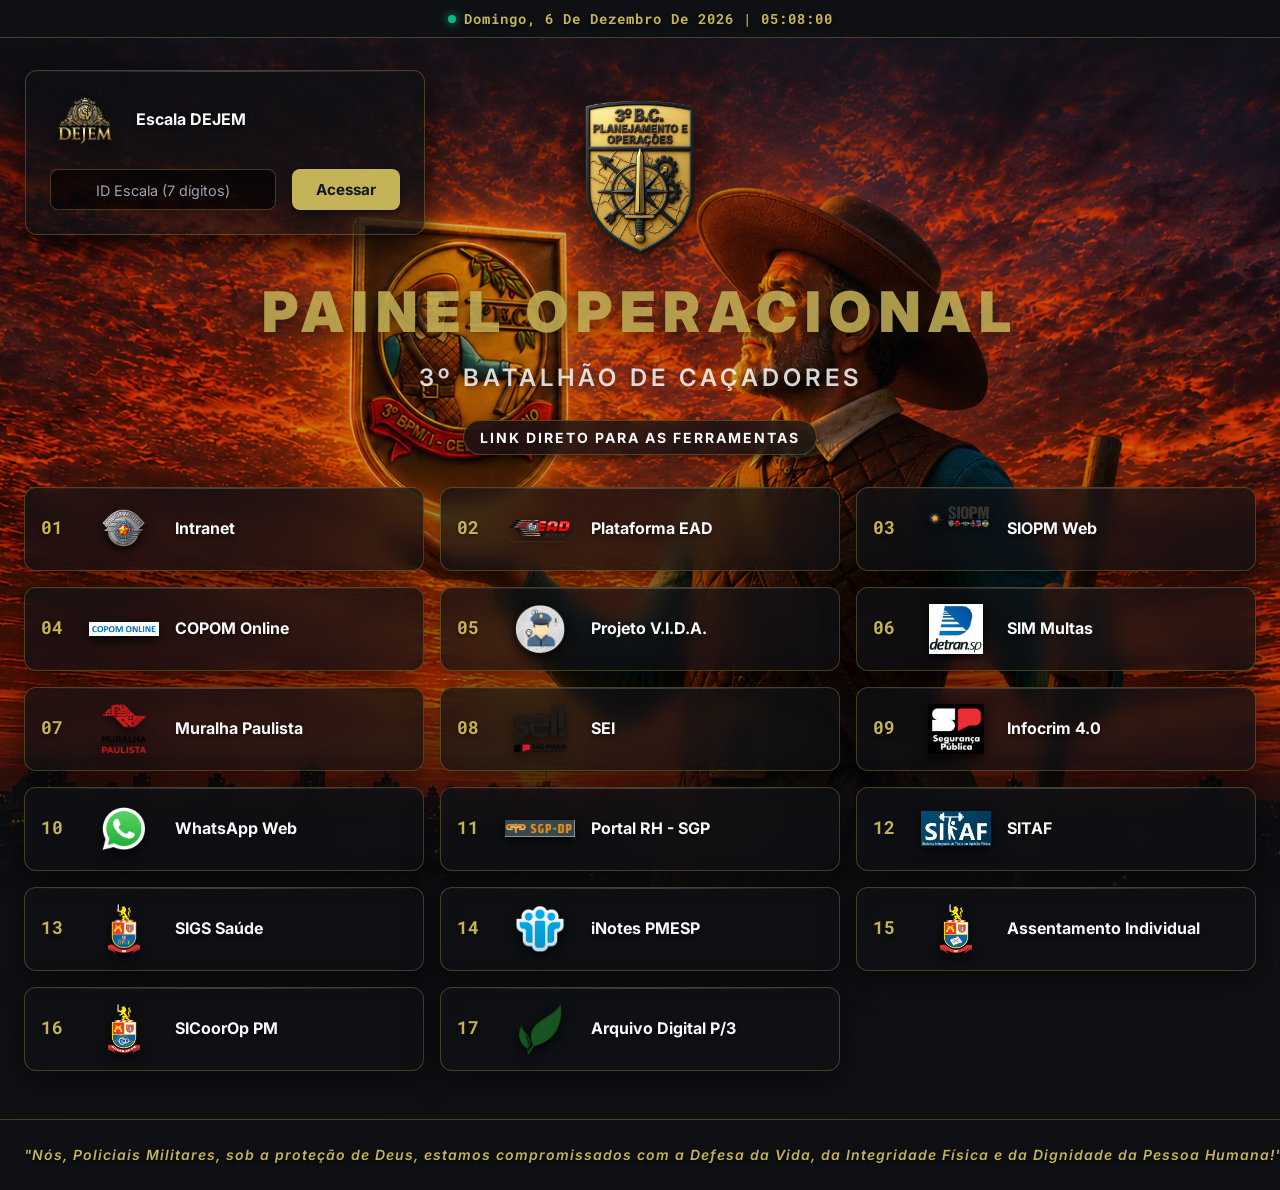
==== commit ee2de1ef: "Update index.html" ====
--- a/index.html
+++ b/index.html
@@ -572,7 +572,7 @@
             <span class="card-title">SIM Multas</span>
         </a>
 
-        <a href="https://operacional.muralhapaulista.sp.gov.br/Home/Login/" target="_blank" rel="noopener noreferrer" class="card">
+        <a href="https://portal.muralhapaulista.sp.gov.br/login?error=login_required&returnUrl=%2F" target="_blank" rel="noopener noreferrer" class="card">
             <span class="card-number">07</span>
             <img src="Muralha Paulista.png" class="card-logo" alt="Logo Muralha" loading="lazy">
             <span class="card-title">Muralha Paulista</span>
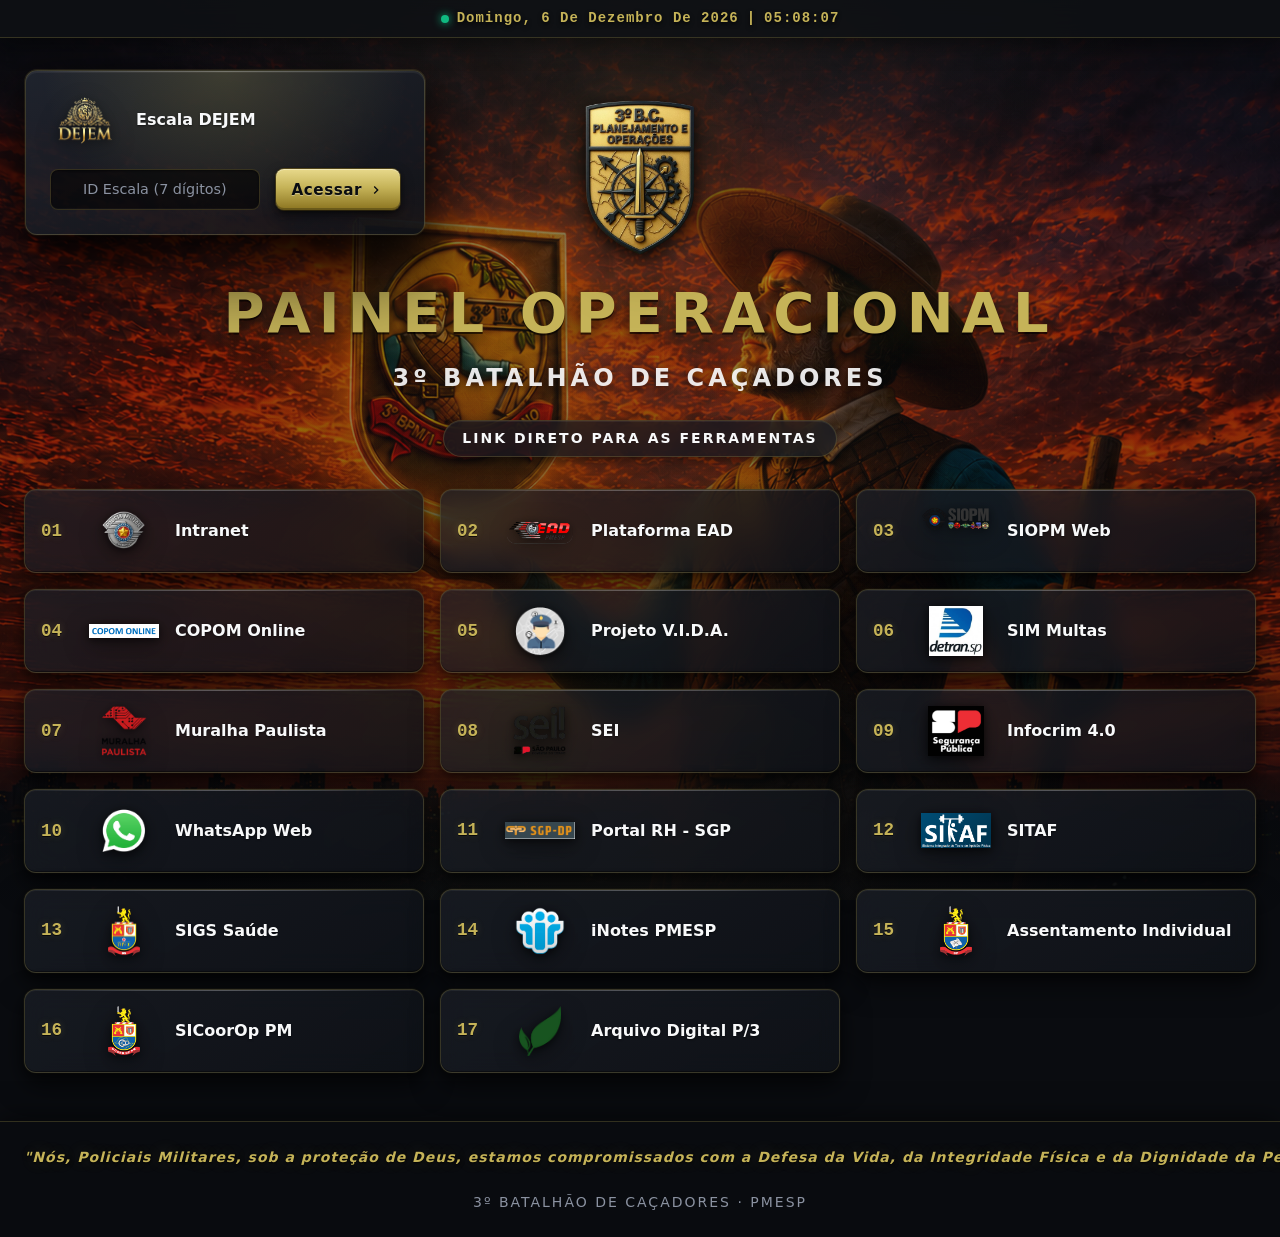
==== commit cc581b4a: "Add files via upload" ====
--- a/index.html
+++ b/index.html
@@ -2,709 +2,124 @@
 <html lang="pt-br">
 <head>
     <meta charset="UTF-8">
-    <meta name="viewport" content="width=device-width, initial-scale=1.0">
-    <meta name="description" content="Painel Operacional do 3º Batalhão de Caçadores - Links rápidos para ferramentas internas.">
-    <title>Dashboard | 3º Batalhão de Caçadores</title>
-    
-    <!-- Fontes Otimizadas -->
+    <meta name="viewport" content="width=device-width, initial-scale=1.0, viewport-fit=cover">
+    <meta name="description" content="Painel Operacional do 3º Batalhão de Caçadores - Acesso rápido e seguro às ferramentas internas da PMESP.">
+    <meta name="theme-color" content="#0f1115">
+    <meta name="color-scheme" content="dark">
+
+    <meta http-equiv="Content-Security-Policy"
+          content="default-src 'self';
+                   img-src 'self' data:;
+                   style-src 'self' 'unsafe-inline' https://fonts.googleapis.com;
+                   font-src 'self' https://fonts.gstatic.com;
+                   script-src 'self';
+                   connect-src 'self';
+                   manifest-src 'self';
+                   worker-src 'self';
+                   frame-ancestors 'none';
+                   base-uri 'self';
+                   form-action 'self';">
+
+    <meta name="referrer" content="strict-origin-when-cross-origin">
+
+    <link rel="manifest" href="manifest.json">
+    <link rel="apple-touch-icon" href="icon-192.png">
+
+    <title>Painel Operacional | 3º Batalhão de Caçadores</title>
+
     <link rel="preconnect" href="https://fonts.googleapis.com">
     <link rel="preconnect" href="https://fonts.gstatic.com" crossorigin>
-    <link href="https://fonts.googleapis.com/css2?family=Inter:wght@400;600;700;900&family=Roboto+Mono:wght@500;700&display=swap" rel="stylesheet">
+    <link rel="preload" href="P3.png" as="image">
+    <link href="https://fonts.googleapis.com/css2?family=Inter:wght@400;500;600;700;800;900&family=Roboto+Mono:wght@500;700&display=swap" rel="stylesheet">
 
-    <style>
-        /* =========================================================
-           DESIGN SYSTEM (Variáveis CSS)
-           ========================================================= */
-        :root {
-            /* Cores */
-            --c-gold: #C5B358;
-            --c-gold-dark: #857101;
-            --c-gold-light: #E2D483;
-            --c-bg-dark: #0f1115;
-            --c-text-main: #F8F9FA;
-            --c-text-muted: #9CA3AF;
-            --c-text-hover: #111827;
-
-            /* Cores de Fundo (Glassmorphism Escuro) */
-            --c-glass: rgba(15, 17, 21, 0.75); 
-            --c-glass-hover: rgba(15, 17, 21, 0.9);
-            --c-border: rgba(197, 179, 88, 0.3);
-
-            /* Tipografia Fluida */
-            --f-main: 'Inter', system-ui, sans-serif;
-            --f-mono: 'Roboto Mono', monospace;
-            --fs-h1: clamp(1.8rem, 5vw, 3.5rem);
-            --fs-h2: clamp(1rem, 3vw, 1.5rem);
-            --fs-body: clamp(0.875rem, 2vw, 1rem);
-            --fs-small: clamp(0.75rem, 1.5vw, 0.875rem);
-
-            /* Espaçamento e Layout */
-            --sp-xs: 0.5rem;
-            --sp-sm: 1rem;
-            --sp-md: 1.5rem;
-            --sp-lg: 2rem;
-            --sp-xl: 3rem;
-            
-            /* Efeitos */
-            --radius-md: 12px;
-            --radius-lg: 16px;
-            --transition-fast: 0.2s ease;
-            --transition-smooth: 0.3s cubic-bezier(0.4, 0, 0.2, 1);
-            --shadow-card: 0 8px 32px rgba(0, 0, 0, 0.6);
-            --shadow-hover: 0 20px 25px -5px rgba(0, 0, 0, 0.8), 0 10px 10px -5px rgba(0, 0, 0, 0.6);
-            --shadow-panel: 0 15px 35px rgba(0, 0, 0, 0.8);
-        }
-
-        /* =========================================================
-           RESET E ESTILOS BASE
-           ========================================================= */
-        *, *::before, *::after {
-            box-sizing: border-box;
-            margin: 0;
-            padding: 0;
-        }
-
-        body {
-            font-family: var(--f-main);
-            background-color: var(--c-bg-dark);
-            color: var(--c-text-main);
-            min-height: 100vh;
-            display: flex;
-            flex-direction: column;
-            overflow-x: hidden;
-            line-height: 1.5;
-            -webkit-font-smoothing: antialiased;
-        }
-
-        /* Fundo com Efeito Vinheta (Foco no Centro) */
-        body::before {
-            content: "";
-            position: fixed;
-            inset: 0;
-            z-index: -1;
-            background: 
-                linear-gradient(
-                    to bottom, 
-                    rgba(15, 17, 21, 0.9) 0%,    
-                    rgba(15, 17, 21, 0.2) 25%,   
-                    rgba(15, 17, 21, 0.2) 75%,   
-                    rgba(15, 17, 21, 0.95) 100%  
-                ),
-                url('plano-fundo.png') no-repeat center center / cover;
-            background-color: #1a1a1a; 
-            image-rendering: -webkit-optimize-contrast;
-        }
-
-        :focus-visible {
-            outline: 2px solid var(--c-gold);
-            outline-offset: 4px;
-            border-radius: 4px;
-        }
-
-        /* =========================================================
-           TOP BAR (RELÓGIO)
-           ========================================================= */
-        .top-bar {
-            position: sticky;
-            top: 0;
-            z-index: 100;
-            background: rgba(15, 17, 21, 0.85);
-            backdrop-filter: blur(12px);
-            -webkit-backdrop-filter: blur(12px);
-            border-bottom: 1px solid var(--c-border);
-            padding: var(--sp-xs) var(--sp-md);
-            display: flex;
-            justify-content: center;
-            align-items: center;
-        }
-
-        .live-clock {
-            font-family: var(--f-mono);
-            font-size: var(--fs-small);
-            color: var(--c-gold);
-            font-weight: 700;
-            letter-spacing: 1px;
-            text-shadow: 0 2px 4px rgba(0, 0, 0, 0.8);
-            display: flex;
-            align-items: center;
-            gap: var(--sp-xs);
-            text-transform: capitalize;
-        }
-
-        .live-clock::before {
-            content: "";
-            display: inline-block;
-            width: 8px;
-            height: 8px;
-            background-color: #10B981;
-            border-radius: 50%;
-            box-shadow: 0 0 8px #10B981;
-        }
-
-        /* =========================================================
-           PAINEL DEJEM (Canto Superior Esquerdo)
-           ========================================================= */
-        .dejem-top-left {
-            position: absolute;
-            top: 70px; 
-            left: 25px;
-            width: 100%;
-            max-width: 400px;
-            z-index: 90;
-            animation: fadeInDown 0.6s cubic-bezier(0.4, 0, 0.2, 1) forwards;
-        }
-
-        @keyframes fadeInDown {
-            from { opacity: 0; transform: translateY(-20px); }
-            to { opacity: 1; transform: translateY(0); }
-        }
-
-        /* =========================================================
-           HEADER / HERO SECTION
-           ========================================================= */
-        .hero {
-            text-align: center;
-            padding: var(--sp-xl) var(--sp-md) var(--sp-lg);
-            display: flex;
-            flex-direction: column;
-            align-items: center;
-            gap: var(--sp-sm);
-        }
-
-        .brasao {
-            width: clamp(80px, 15vw, 120px);
-            height: auto;
-            filter: drop-shadow(0 10px 20px rgba(0, 0, 0, 0.8));
-            animation: float 6s ease-in-out infinite;
-        }
-
-        @keyframes float {
-            0%, 100% { transform: translateY(0); }
-            50% { transform: translateY(-10px); }
-        }
-
-        .hero h1 {
-            font-size: var(--fs-h1);
-            font-weight: 900;
-            text-transform: uppercase;
-            letter-spacing: clamp(2px, 1vw, 8px);
-            color: rgba(197, 179, 88, 0.85); 
-            text-shadow: 0 4px 15px rgba(0, 0, 0, 0.5), 0 0 30px rgba(197, 179, 88, 0.15); 
-            line-height: 1.1;
-        }
-
-        .hero h2 {
-            font-size: var(--fs-h2);
-            color: rgba(248, 249, 250, 0.85); 
-            font-weight: 600;
-            letter-spacing: clamp(1px, 0.5vw, 4px);
-            text-transform: uppercase;
-            text-shadow: 0 2px 10px rgba(0, 0, 0, 0.5); 
-        }
-
-        .hero .subtitle {
-            font-size: var(--fs-small);
-            color: var(--c-text-main);
-            letter-spacing: 2px;
-            font-weight: 700;
-            text-transform: uppercase;
-            margin-top: var(--sp-xs);
-            padding: 6px 16px;
-            background: var(--c-glass);
-            border-radius: 20px;
-            border: 1px solid var(--c-border);
-            backdrop-filter: blur(8px);
-            -webkit-backdrop-filter: blur(8px);
-            box-shadow: 0 4px 10px rgba(0, 0, 0, 0.5);
-        }
-
-        /* =========================================================
-           GRID DE FERRAMENTAS (DASHBOARD)
-           ========================================================= */
-        .dashboard-grid {
-            display: grid;
-            grid-template-columns: repeat(auto-fit, minmax(min(100%, 300px), 1fr));
-            gap: var(--sp-sm);
-            width: 100%;
-            max-width: 1400px;
-            margin: 0 auto;
-            padding: 0 var(--sp-md) var(--sp-xl);
-        }
-
-        /* =========================================================
-           CARDS (Glassmorphism Escuro)
-           ========================================================= */
-        .card {
-            display: flex;
-            align-items: center;
-            gap: var(--sp-sm);
-            background: var(--c-glass);
-            backdrop-filter: blur(10px);
-            -webkit-backdrop-filter: blur(10px);
-            border: 1px solid var(--c-border);
-            border-radius: var(--radius-md);
-            padding: var(--sp-sm);
-            text-decoration: none;
-            color: var(--c-text-main);
-            transition: var(--transition-smooth);
-            box-shadow: var(--shadow-card);
-            position: relative;
-            overflow: hidden;
-            min-height: 80px;
-        }
-
-        .card::before {
-            content: "";
-            position: absolute;
-            top: 0;
-            left: 0;
-            right: 0;
-            height: 1px;
-            background: linear-gradient(90deg, transparent, rgba(255,255,255,0.2), transparent);
-        }
-
-        .card:hover, .card:focus-visible {
-            transform: translateY(-5px);
-            background: var(--c-gold);
-            border-color: var(--c-gold-light);
-            box-shadow: var(--shadow-hover);
-            color: var(--c-text-hover);
-        }
-
-        .card-number {
-            font-family: var(--f-mono);
-            font-size: 1.1rem;
-            font-weight: 700;
-            color: var(--c-gold);
-            min-width: 32px;
-            transition: var(--transition-fast);
-            text-shadow: 0 2px 4px rgba(0, 0, 0, 0.5);
-        }
-
-        .card:hover .card-number, .card:focus-visible .card-number {
-            color: var(--c-gold-dark);
-            text-shadow: none;
-        }
-
-        .card-logo {
-            width: 70px;
-            height: 50px;
-            object-fit: contain;
-            flex-shrink: 0;
-            filter: drop-shadow(0 4px 6px rgba(0, 0, 0, 0.8));
-            transition: var(--transition-fast);
-        }
-
-        .card:hover .card-logo {
-            filter: drop-shadow(0 2px 4px rgba(0, 0, 0, 0.4));
-        }
-
-        .card-title {
-            font-size: var(--fs-body);
-            font-weight: 700;
-            line-height: 1.2;
-            flex: 1;
-            text-shadow: 0 2px 4px rgba(0, 0, 0, 0.5);
-        }
-
-        .card:hover .card-title {
-            text-shadow: none;
-        }
-
-        /* =========================================================
-           CARD ESPECÍFICO: DEJEM (Formulário)
-           ========================================================= */
-        .card-dejem {
-            flex-direction: column;
-            align-items: stretch;
-            justify-content: center;
-            gap: var(--sp-sm);
-            cursor: default;
-            box-shadow: var(--shadow-panel);
-            padding: var(--sp-md);
-        }
-
-        .card-dejem:hover {
-            background: var(--c-glass-hover);
-            border-color: var(--c-gold);
-            transform: translateY(-2px);
-            color: var(--c-text-main);
-        }
-
-        .dejem-header {
-            display: flex;
-            align-items: center;
-            gap: var(--sp-sm);
-        }
-
-        .dejem-form {
-            display: flex;
-            gap: var(--sp-sm);
-            width: 100%;
-            margin-top: var(--sp-xs);
-        }
-
-        .dejem-input {
-            flex: 1;
-            padding: 8px 18px;
-            border-radius: 8px;
-            border: 1px solid var(--c-border);
-            background: rgba(0, 0, 0, 0.6);
-            color: var(--c-text-main);
-            font-family: var(--f-mono);
-            font-weight: 700;
-            font-size: 1.05rem;
-            text-align: center;
-            outline: none;
-            transition: var(--transition-fast);
-            min-width: 0;
-        }
-
-        .dejem-input:focus {
-            border-color: var(--c-gold);
-            background: rgba(0, 0, 0, 0.8);
-            box-shadow: 0 0 0 2px rgba(197, 179, 88, 0.3);
-        }
-
-        .dejem-input::placeholder {
-            font-family: var(--f-main);
-            font-weight: 400;
-            font-size: 0.9rem;
-            color: var(--c-text-muted);
-        }
-
-        .dejem-button {
-            padding: 8px 24px;
-            border-radius: 8px;
-            border: none;
-            background: var(--c-gold);
-            color: var(--c-text-hover);
-            font-family: var(--f-main);
-            font-weight: 700;
-            font-size: 0.95rem;
-            cursor: pointer;
-            transition: var(--transition-fast);
-            white-space: nowrap;
-            display: flex;
-            align-items: center;
-            justify-content: center;
-            box-shadow: 0 4px 6px rgba(0, 0, 0, 0.4);
-            flex-shrink: 0;
-        }
-
-        .dejem-button:hover {
-            background: var(--c-gold-light);
-            transform: scale(1.02);
-        }
-
-        .dejem-button:active {
-            transform: scale(0.98);
-        }
-
-        /* =========================================================
-           FOOTER (FRASE EM UMA ÚNICA LINHA)
-           ========================================================= */
-        .footer {
-            margin-top: auto;
-            padding: var(--sp-md);
-            text-align: center;
-            background: rgba(15, 17, 21, 0.85);
-            border-top: 1px solid var(--c-border);
-            backdrop-filter: blur(12px);
-            -webkit-backdrop-filter: blur(12px);
-            display: flex;
-            flex-direction: column;
-            gap: var(--sp-sm);
-            /* Impede que a linha longa crie barra de rolagem horizontal */
-            overflow: hidden; 
-        }
-
-        .footer-quote {
-            /* Remove a restrição de largura */
-            max-width: 100%; 
-            margin: 0 auto;
-            color: var(--c-gold);
-            font-style: italic;
-            font-weight: 600;
-            letter-spacing: 1px;
-            line-height: 1.6;
-            text-shadow: 0 2px 4px rgba(0, 0, 0, 0.8);
-            
-            /* Força a frase a ficar em apenas uma linha */
-            white-space: nowrap; 
-            
-            /* Ajusta o tamanho da fonte dinamicamente para caber em uma linha */
-            font-size: clamp(0.55rem, 1.1vw, 0.875rem); 
-        }
-
-        .footer-org {
-            font-size: var(--fs-small);
-            color: var(--c-text-muted);
-            font-weight: 400;
-            letter-spacing: 2px;
-            text-transform: uppercase;
-            margin-top: var(--sp-xs);
-        }
-
-        /* =========================================================
-           MEDIA QUERIES
-           ========================================================= */
-        
-        @media (max-width: 1024px) {
-            .dejem-top-left {
-                position: relative;
-                top: auto;
-                left: auto;
-                width: 100%;
-                max-width: 400px;
-                margin: var(--sp-md) auto var(--sp-lg) auto;
-                padding: 0 var(--sp-md);
-                z-index: 10;
-            }
-            
-            .dejem-top-left .card-dejem {
-                width: 100%;
-            }
-        }
-
-        /* Em telas menores (tablets e celulares), permite a quebra de linha 
-           para que o texto não fique minúsculo ou ilegível */
-        @media (max-width: 768px) {
-            .footer-quote {
-                white-space: normal;
-                font-size: var(--fs-small);
-            }
-        }
-
-        @media (max-width: 480px) {
-            .dejem-form {
-                flex-direction: column;
-            }
-            .dejem-button {
-                width: 100%;
-                padding: 8px;
-            }
-            .hero {
-                padding: var(--sp-lg) var(--sp-sm) var(--sp-md);
-            }
-            .dashboard-grid {
-                padding: 0 var(--sp-sm) var(--sp-lg);
-            }
-        }
-
-        @media (prefers-reduced-motion: reduce) {
-            *, *::before, *::after {
-                animation-duration: 0.01ms !important;
-                animation-iteration-count: 1 !important;
-                transition-duration: 0.01ms !important;
-                scroll-behavior: auto !important;
-            }
-        }
-    </style>
+    <link rel="stylesheet" href="styles.css">
 </head>
 <body>
 
-    <!-- Barra Superior (Relógio) -->
-    <div class="top-bar">
-        <div id="live-clock" class="live-clock" aria-live="polite">
-            Carregando...
+    <a href="#dashboard" class="skip-link">Ir para o conteúdo principal</a>
+
+    <noscript>
+        <div class="noscript-banner" role="alert">
+            JavaScript está desabilitado. Ative-o para usar todas as funcionalidades do painel.
         </div>
-    </div>
+    </noscript>
 
-    <!-- Painel DEJEM (Canto Superior Esquerdo em Desktop) -->
-    <div class="dejem-top-left">
-        <div class="card card-dejem">
+    <header class="top-bar" role="banner">
+
+        <div id="live-clock" class="live-clock" role="timer" aria-live="off">
+            <span class="live-clock__date">Carregando…</span>
+            <span class="live-clock__separator" aria-hidden="true">|</span>
+            <span class="live-clock__time">--:--:--</span>
+        </div>
+
+        </header>
+
+    <aside class="dejem-panel" aria-labelledby="dejem-title">
+        <div class="card card--dejem">
             <div class="dejem-header">
-                <img src="DEJEM.png" class="card-logo" alt="Logo DEJEM" loading="lazy">
-                <span class="card-title">Escala DEJEM</span>
+                <img src="DEJEM.png" class="card-logo" alt="" loading="lazy" data-fallback="DEJEM">
+                <h3 id="dejem-title" class="card-title">Escala DEJEM</h3>
             </div>
-            <form class="dejem-form" onsubmit="event.preventDefault(); acessarEscalaDejem();">
-                <input type="text" id="idEscalaInput" class="dejem-input" placeholder="ID Escala (7 dígitos)" maxlength="7" pattern="\d{7}" inputmode="numeric" aria-label="ID da Escala DEJEM">
-                <button type="submit" class="dejem-button">Acessar</button>
+            <form id="dejem-form" class="dejem-form" novalidate>
+                <label for="idEscalaInput" class="sr-only">ID da Escala DEJEM (7 dígitos)</label>
+                <input
+                    type="text"
+                    id="idEscalaInput"
+                    class="dejem-input"
+                    placeholder="ID Escala (7 dígitos)"
+                    maxlength="7"
+                    pattern="\d{7}"
+                    inputmode="numeric"
+                    autocomplete="off"
+                    spellcheck="false"
+                    aria-describedby="dejem-help"
+                    required>
+                <button type="submit" class="dejem-button" aria-label="Acessar escala DEJEM">
+                    <span>Acessar</span>
+                    <svg class="icon icon--sm" viewBox="0 0 24 24" aria-hidden="true">
+                        <path fill="currentColor" d="M8.59 16.59 13.17 12 8.59 7.41 10 6l6 6-6 6z"/>
+                    </svg>
+                </button>
             </form>
         </div>
-    </div>
+    </aside>
 
-    <!-- Cabeçalho Principal -->
     <header class="hero">
-        <img src="P3.png" class="brasao" alt="Brasão do 3º Batalhão de Caçadores" width="120" height="120">
+        <img src="P3.png" class="brasao" alt="Brasão do 3º Batalhão de Caçadores" width="120" height="120" fetchpriority="high">
         <h1>Painel Operacional</h1>
         <h2>3º Batalhão de Caçadores</h2>
         <p class="subtitle">Link Direto para as Ferramentas</p>
     </header>
 
-    <!-- Grid de Ferramentas (Sem o Card DEJEM) -->
-    <main class="dashboard-grid">
-        
-        <a href="http://www.intranet.policiamilitar.sp.gov.br/" target="_blank" rel="noopener noreferrer" class="card">
-            <span class="card-number">01</span>
-            <img src="PMESP.png" class="card-logo" alt="Logo Intranet" loading="lazy">
-            <span class="card-title">Intranet</span>
-        </a>
+    <main id="dashboard" class="dashboard-grid" role="main"></main>
 
-        <a href="https://ead.pmesp.org/login/index.php" target="_blank" rel="noopener noreferrer" class="card">
-            <span class="card-number">02</span>
-            <img src="EAD PMESP.png" class="card-logo" alt="Logo EAD" loading="lazy">
-            <span class="card-title">Plataforma EAD</span>
-        </a>
-
-        <a href="https://sistemasopr.intranet.policiamilitar.sp.gov.br/siopmweb/HSiopm.aspx" target="_blank" rel="noopener noreferrer" class="card">
-            <span class="card-number">03</span>
-            <img src="SIOPM Web.png" class="card-logo" alt="Logo SIOPM" loading="lazy">
-            <span class="card-title">SIOPM Web</span>
-        </a>
-
-        <a href="https://copomonline.policiamilitar.sp.gov.br/Login/Login" target="_blank" rel="noopener noreferrer" class="card">
-            <span class="card-number">04</span>
-            <img src="COPOM Online.png" class="card-logo" alt="Logo COPOM" loading="lazy">
-            <span class="card-title">COPOM Online</span>
-        </a>
-
-        <a href="http://201.55.56.170/medidasrestritivas/sys/layout/default/" target="_blank" rel="noopener noreferrer" class="card">
-            <span class="card-number">05</span>
-            <img src="Projeto VIDA.png" class="card-logo" alt="Logo Projeto VIDA" loading="lazy">
-            <span class="card-title">Projeto V.I.D.A.</span>
-        </a>
-
-        <a href="https://simprod.prodesp.sp.gov.br/sim/" target="_blank" rel="noopener noreferrer" class="card">
-            <span class="card-number">06</span>
-            <img src="DETRAN.png" class="card-logo" alt="Logo SIM Multas" loading="lazy">
-            <span class="card-title">SIM Multas</span>
-        </a>
-
-        <a href="https://portal.muralhapaulista.sp.gov.br/login?error=login_required&returnUrl=%2F" target="_blank" rel="noopener noreferrer" class="card">
-            <span class="card-number">07</span>
-            <img src="Muralha Paulista.png" class="card-logo" alt="Logo Muralha" loading="lazy">
-            <span class="card-title">Muralha Paulista</span>
-        </a>
-
-        <a href="https://minhaarea.sp.gov.br/plataformasp" target="_blank" rel="noopener noreferrer" class="card">
-            <span class="card-number">08</span>
-            <img src="SEI.png" class="card-logo" alt="Logo SEI" loading="lazy">
-            <span class="card-title">SEI</span>
-        </a>
-
-        <a href="https://www.infocrim.ssp.sp.gov.br/" target="_blank" rel="noopener noreferrer" class="card">
-            <span class="card-number">09</span>
-            <img src="SSP-SP.png" class="card-logo" alt="Logo Infocrim" loading="lazy">
-            <span class="card-title">Infocrim 4.0</span>
-        </a>
-
-        <!-- Card 10 (DEJEM) foi movido para o topo -->
-
-        <a href="https://web.whatsapp.com/" target="_blank" rel="noopener noreferrer" class="card">
-            <span class="card-number">10</span>
-            <img src="WhatsApp.png" class="card-logo" alt="Logo WhatsApp" loading="lazy">
-            <span class="card-title">WhatsApp Web</span>
-        </a>
-
-        <a href="https://sgp-prod.intranet.policiamilitar.sp.gov.br/SGP/Dashboard" target="_blank" rel="noopener noreferrer" class="card">
-            <span class="card-number">11</span>
-            <img src="SGP.png" class="card-logo" alt="Logo SGP" loading="lazy">
-            <span class="card-title">Portal RH - SGP</span>
-        </a>
-
-        <a href="https://sistemasadmin.intranet.policiamilitar.sp.gov.br/Pmesp.Sitaf/#/login" target="_blank" rel="noopener noreferrer" class="card">
-            <span class="card-number">12</span>
-            <img src="SITAF.png" class="card-logo" alt="Logo SITAF" loading="lazy">
-            <span class="card-title">SITAF</span>
-        </a>
-
-        <a href="https://sistemasadmin.intranet.policiamilitar.sp.gov.br/Pericias" target="_blank" rel="noopener noreferrer" class="card">
-            <span class="card-number">13</span>
-            <img src="DS.png" class="card-logo" alt="Logo DS" loading="lazy">
-            <span class="card-title">SIGS Saúde</span>
-        </a>
-
-        <a href="https://correio.policiamilitar.sp.gov.br/iwaredir.nsf" target="_blank" rel="noopener noreferrer" class="card">
-            <span class="card-number">14</span>
-            <img src="iNotes.png" class="card-logo" alt="Logo iNotes" loading="lazy">
-            <span class="card-title">iNotes PMESP</span>
-        </a>
-
-        <a href="http://www.intranet.ccb.policiamilitar.sp.gov.br/aplicacoes/sisbol_login/frmlogin_cpd/" target="_blank" rel="noopener noreferrer" class="card">
-            <span class="card-number">15</span>
-            <img src="DP.png" class="card-logo" alt="Logo DP" loading="lazy">
-            <span class="card-title">Assentamento Individual</span>
-        </a>
-
-        <a href="http://sicoordop.intranet.policiamilitar.sp.gov.br/login/index.php" target="_blank" rel="noopener noreferrer" class="card">
-            <span class="card-number">16</span>
-            <img src="CoordOpPM.png" class="card-logo" alt="Logo CoordOp" loading="lazy">
-            <span class="card-title">SICoorOp PM</span>
-        </a>
-
-        <a href="http://10.40.68.79:8000/" target="_blank" rel="noopener noreferrer" class="card">
-            <span class="card-number">17</span>
-            <img src="PaperlessNGX.png" class="card-logo" alt="Logo PaperlessNGX" loading="lazy">
-            <span class="card-title">Arquivo Digital P/3</span>
-        </a>
-    </main>
-
-    <!-- Rodapé -->
-    <footer class="footer">
+    <footer class="footer" role="contentinfo">
         <p class="footer-quote">
             "Nós, Policiais Militares, sob a proteção de Deus, estamos compromissados com a Defesa da Vida, da Integridade Física e da Dignidade da Pessoa Humana!"
         </p>
-
+        <p class="footer-org">3º Batalhão de Caçadores · PMESP</p>
     </footer>
 
-    <!-- JavaScript Otimizado -->
-    <script>
-        document.addEventListener('DOMContentLoaded', () => {
-            
-            // --- Relógio em Tempo Real (Data por Extenso) ---
-            const clockElement = document.getElementById('live-clock');
-            
-            const atualizarRelogio = () => {
-                const agora = new Date();
-                
-                const opcoesData = { 
-                    weekday: 'long', 
-                    year: 'numeric', 
-                    month: 'long', 
-                    day: 'numeric' 
-                };
-                
-                const dataFormatada = agora.toLocaleDateString('pt-BR', opcoesData);
-                const horaFormatada = agora.toLocaleTimeString('pt-BR');
-                
-                clockElement.textContent = `${dataFormatada} | ${horaFormatada}`;
-            };
+    <div id="toast-container" class="toast-container" aria-live="polite" aria-atomic="true"></div>
 
-            atualizarRelogio();
-            setInterval(atualizarRelogio, 1000);
+    <div id="history-modal" class="modal" hidden role="dialog" aria-modal="true" aria-labelledby="history-title">
+        <div class="modal__backdrop" data-close-modal></div>
+        <div class="modal__content" role="document">
+            <header class="modal__header">
+                <h2 id="history-title">Histórico de Escalas DEJEM</h2>
+                <button class="icon-button" data-close-modal aria-label="Fechar histórico" type="button">
+                    <svg class="icon" viewBox="0 0 24 24" aria-hidden="true">
+                        <path fill="currentColor" d="M19 6.41 17.59 5 12 10.59 6.41 5 5 6.41 10.59 12 5 17.59 6.41 19 12 13.41 17.59 19 19 17.59 13.41 12z"/>
+                    </svg>
+                </button>
+            </header>
+            <div id="history-list" class="history-list"></div>
+            <footer class="modal__footer">
+                <button id="history-clear" class="text-button" type="button">Limpar histórico</button>
+            </footer>
+        </div>
+    </div>
 
-            // --- Lógica do DEJEM ---
-            const inputEscala = document.getElementById('idEscalaInput');
-            
-            inputEscala.addEventListener('input', (e) => {
-                e.target.value = e.target.value.replace(/\D/g, '');
-            });
-        });
-
-        function acessarEscalaDejem() {
-            const input = document.getElementById('idEscalaInput');
-            const valor = input.value.trim();
-            const regex = /^\d{7}$/;
-
-            if (!regex.test(valor)) {
-                input.style.borderColor = '#EF4444';
-                input.style.boxShadow = '0 0 0 2px rgba(239, 68, 68, 0.3)';
-                input.focus();
-                
-                setTimeout(() => {
-                    input.style.borderColor = '';
-                    input.style.boxShadow = '';
-                }, 2000);
-                
-                return;
-            }
-
-            const urlBase = 'https://sistemasadmin.intranet.policiamilitar.sp.gov.br/Escala/arrelpreesc.aspx?';
-            window.open(urlBase + valor, '_blank', 'noopener,noreferrer');
-            input.value = '';
-        }
-    </script>
+    <script src="app.js" defer></script>
 </body>
-</html>
+</html>
--- a/styles.css
+++ b/styles.css
@@ -0,0 +1,1033 @@
+/* =========================================================
+   DESIGN SYSTEM — Tema Único (Dark Premium)
+   ========================================================= */
+:root {
+    /* Paleta dourada refinada */
+    --c-gold: #C5B358;
+    --c-gold-bright: #E8D98B;
+    --c-gold-deep: #8B7420;
+    --c-gold-dark: #5C4D0A;
+    --c-gold-light: #E2D483;
+
+    --c-bg-dark: #0a0c10;
+    --c-bg-elevated: #15181f;
+    --c-bg-surface: #1c2028;
+    --c-text-main: #F8F9FA;
+    --c-text-muted: #8B92A1;
+    --c-text-hover: #0a0c10;
+
+    --c-success: #10B981;
+    --c-danger: #EF4444;
+    --c-warning: #F59E0B;
+
+    /* Superfícies de vidro */
+    --c-glass: rgba(20, 24, 32, 0.72);
+    --c-glass-hover: rgba(28, 32, 40, 0.92);
+    --c-border: rgba(197, 179, 88, 0.22);
+    --c-border-strong: rgba(197, 179, 88, 0.5);
+
+    /* Tipografia */
+    --f-main: 'Inter', system-ui, -apple-system, sans-serif;
+    --f-mono: 'Roboto Mono', ui-monospace, monospace;
+
+    --fs-h1: clamp(1.8rem, 5vw, 3.5rem);
+    --fs-h2: clamp(1rem, 3vw, 1.5rem);
+    --fs-body: clamp(0.875rem, 2vw, 1rem);
+    --fs-small: clamp(0.75rem, 1.5vw, 0.875rem);
+
+    /* Espaçamento */
+    --sp-xs: 0.5rem;
+    --sp-sm: 1rem;
+    --sp-md: 1.5rem;
+    --sp-lg: 2rem;
+    --sp-xl: 3rem;
+
+    --radius-sm: 8px;
+    --radius-md: 12px;
+    --radius-lg: 18px;
+    --radius-full: 999px;
+
+    /* Transições */
+    --transition-fast: 150ms ease;
+    --transition-base: 250ms cubic-bezier(0.4, 0, 0.2, 1);
+    --transition-smooth: 380ms cubic-bezier(0.22, 1, 0.36, 1);
+
+    /* ============================================================
+       SOMBRAS — Sistema de camadas premium
+       ============================================================ */
+    /* Card em repouso: profundidade suave + contorno de definição */
+    --shadow-card:
+        0 1px 0 rgba(255, 255, 255, 0.04) inset,
+        0 -1px 0 rgba(0, 0, 0, 0.4) inset,
+        0 4px 12px rgba(0, 0, 0, 0.45),
+        0 12px 28px rgba(0, 0, 0, 0.55),
+        0 0 0 1px rgba(197, 179, 88, 0.05);
+
+    /* Hover: elevação real + glow dourado sutil */
+    --shadow-card-hover:
+        0 1px 0 rgba(255, 255, 255, 0.08) inset,
+        0 -1px 0 rgba(0, 0, 0, 0.5) inset,
+        0 8px 18px rgba(0, 0, 0, 0.5),
+        0 24px 48px rgba(0, 0, 0, 0.7),
+        0 0 0 1px rgba(197, 179, 88, 0.4),
+        0 0 24px rgba(197, 179, 88, 0.18);
+
+    /* Painel (DEJEM, modal) */
+    --shadow-panel:
+        0 2px 0 rgba(255, 255, 255, 0.05) inset,
+        0 20px 40px rgba(0, 0, 0, 0.6),
+        0 40px 80px rgba(0, 0, 0, 0.75),
+        0 0 0 1px rgba(197, 179, 88, 0.15);
+
+    /* Botão em repouso */
+    --shadow-button:
+        0 1px 0 rgba(255, 255, 255, 0.35) inset,
+        0 -2px 0 rgba(0, 0, 0, 0.25) inset,
+        0 2px 4px rgba(0, 0, 0, 0.5),
+        0 6px 14px rgba(0, 0, 0, 0.45),
+        0 0 0 1px rgba(139, 116, 32, 0.6);
+
+    /* Botão em hover: glow dourado */
+    --shadow-button-hover:
+        0 1px 0 rgba(255, 255, 255, 0.45) inset,
+        0 -2px 0 rgba(0, 0, 0, 0.3) inset,
+        0 4px 8px rgba(0, 0, 0, 0.5),
+        0 12px 24px rgba(0, 0, 0, 0.5),
+        0 0 24px rgba(197, 179, 88, 0.5),
+        0 0 48px rgba(197, 179, 88, 0.25),
+        0 0 0 1px rgba(232, 217, 139, 0.9);
+
+    /* Botão em active: afundando */
+    --shadow-button-active:
+        0 1px 3px rgba(0, 0, 0, 0.6) inset,
+        0 0 0 1px rgba(139, 116, 32, 0.8);
+
+    /* Input em foco */
+    --shadow-input-focus:
+        0 0 0 1px var(--c-gold),
+        0 0 0 4px rgba(197, 179, 88, 0.15),
+        0 0 16px rgba(197, 179, 88, 0.25) inset;
+
+    --z-topbar: 100;
+    --z-modal: 1000;
+    --z-toast: 1100;
+}
+
+/* =========================================================
+   RESET
+   ========================================================= */
+*, *::before, *::after {
+    box-sizing: border-box;
+    margin: 0;
+    padding: 0;
+}
+
+html {
+    scroll-behavior: smooth;
+    -webkit-text-size-adjust: 100%;
+}
+
+body {
+    font-family: var(--f-main);
+    background-color: var(--c-bg-dark);
+    color: var(--c-text-main);
+    min-height: 100vh;
+    min-height: 100dvh;
+    display: flex;
+    flex-direction: column;
+    overflow-x: hidden;
+    line-height: 1.5;
+    -webkit-font-smoothing: antialiased;
+    -moz-osx-font-smoothing: grayscale;
+}
+
+/* Vinheta radial + gradiente vertical + fundo */
+body::before {
+    content: "";
+    position: fixed;
+    inset: 0;
+    z-index: -2;
+    background:
+        url('plano-fundo.png') no-repeat center center / cover;
+    background-color: #0a0c10;
+    pointer-events: none;
+}
+
+body::after {
+    content: "";
+    position: fixed;
+    inset: 0;
+    z-index: -1;
+    background:
+        radial-gradient(ellipse at 50% 0%, rgba(197, 179, 88, 0.08) 0%, transparent 55%),
+        radial-gradient(ellipse at 50% 100%, rgba(197, 179, 88, 0.05) 0%, transparent 50%),
+        linear-gradient(to bottom,
+            rgba(10, 12, 16, 0.94) 0%,
+            rgba(10, 12, 16, 0.4) 30%,
+            rgba(10, 12, 16, 0.5) 70%,
+            rgba(10, 12, 16, 0.97) 100%);
+    pointer-events: none;
+}
+
+.skip-link {
+    position: absolute;
+    top: -100px;
+    left: 8px;
+    padding: 8px 16px;
+    background: var(--c-gold);
+    color: var(--c-text-hover);
+    border-radius: 4px;
+    z-index: 9999;
+    font-weight: 700;
+    text-decoration: none;
+    transition: top var(--transition-fast);
+}
+.skip-link:focus { top: 8px; }
+
+.noscript-banner {
+    background: var(--c-warning);
+    color: #111;
+    padding: 12px;
+    text-align: center;
+    font-weight: 700;
+    font-size: var(--fs-small);
+}
+
+.sr-only {
+    position: absolute;
+    width: 1px; height: 1px;
+    padding: 0; margin: -1px;
+    overflow: hidden;
+    clip: rect(0, 0, 0, 0);
+    white-space: nowrap;
+    border: 0;
+}
+
+:focus-visible {
+    outline: 2px solid var(--c-gold);
+    outline-offset: 4px;
+    border-radius: 4px;
+}
+
+/* =========================================================
+   TOP BAR
+   ========================================================= */
+.top-bar {
+    position: sticky;
+    top: 0;
+    z-index: var(--z-topbar);
+    background: rgba(10, 12, 16, 0.78);
+    backdrop-filter: blur(16px) saturate(140%);
+    -webkit-backdrop-filter: blur(16px) saturate(140%);
+    border-bottom: 1px solid var(--c-border);
+    padding: var(--sp-xs) var(--sp-md);
+    display: grid;
+    grid-template-columns: 1fr auto 1fr;
+    align-items: center;
+    gap: var(--sp-sm);
+    box-shadow: 0 4px 24px rgba(0, 0, 0, 0.5);
+}
+
+.top-bar__left {
+    display: flex;
+    align-items: center;
+    gap: var(--sp-xs);
+}
+
+.top-bar__right {
+    display: flex;
+    justify-content: flex-end;
+    gap: var(--sp-xs);
+}
+
+.icon-button:hover {
+    background:
+        linear-gradient(180deg, var(--c-gold-bright) 0%, var(--c-gold) 55%, var(--c-gold-deep) 100%);
+    border-color: var(--c-gold-bright);
+    color: var(--c-text-hover);
+    transform: translateY(-2px);
+    box-shadow:
+        0 1px 0 rgba(255, 255, 255, 0.55) inset,
+        0 -1px 0 rgba(0, 0, 0, 0.25) inset,
+        0 4px 10px rgba(0, 0, 0, 0.55),
+        0 12px 24px rgba(0, 0, 0, 0.5),
+        0 0 24px rgba(197, 179, 88, 0.45);
+}
+
+.icon-button:active {
+    transform: translateY(0) scale(0.96);
+    background: var(--c-gold);
+    box-shadow: var(--shadow-button-active);
+}
+
+.icon { width: 20px; height: 20px; }
+.icon--sm { width: 16px; height: 16px; }
+
+/* =========================================================
+   STATUS BADGE
+   ========================================================= */
+.status-badge {
+    display: inline-flex;
+    align-items: center;
+    gap: 6px;
+    font-size: var(--fs-small);
+    font-weight: 600;
+    padding: 5px 12px;
+    border-radius: var(--radius-full);
+    border: 1px solid var(--c-border);
+    background: var(--c-glass);
+    backdrop-filter: blur(8px);
+    -webkit-backdrop-filter: blur(8px);
+    box-shadow:
+        0 1px 0 rgba(255, 255, 255, 0.05) inset,
+        0 2px 6px rgba(0, 0, 0, 0.4);
+}
+
+.status-badge__dot {
+    width: 8px; height: 8px;
+    border-radius: 50%;
+    background: var(--c-success);
+    box-shadow:
+        0 0 0 3px rgba(16, 185, 129, 0.18),
+        0 0 12px rgba(16, 185, 129, 0.8);
+    animation: pulse 2s ease-in-out infinite;
+}
+
+.status-badge--offline .status-badge__dot {
+    background: var(--c-danger);
+    box-shadow:
+        0 0 0 3px rgba(239, 68, 68, 0.18),
+        0 0 12px rgba(239, 68, 68, 0.8);
+}
+
+@keyframes pulse {
+    0%, 100% { opacity: 1; }
+    50% { opacity: 0.55; }
+}
+
+/* =========================================================
+   RELÓGIO
+   ========================================================= */
+        .top-bar {
+            position: sticky;
+            top: 0;
+            z-index: 100;
+            background: rgba(15, 17, 21, 0.85);
+            backdrop-filter: blur(12px);
+            -webkit-backdrop-filter: blur(12px);
+            border-bottom: 1px solid var(--c-border);
+            padding: var(--sp-xs) var(--sp-md);
+            display: flex;
+            justify-content: center;
+            align-items: center;
+        }
+
+        .live-clock {
+            font-family: var(--f-mono);
+            font-size: var(--fs-small);
+            color: var(--c-gold);
+            font-weight: 700;
+            letter-spacing: 1px;
+            text-shadow: 0 2px 4px rgba(0, 0, 0, 0.8);
+            display: flex;
+            align-items: center;
+            gap: var(--sp-xs);
+            text-transform: capitalize;
+        }
+
+        .live-clock::before {
+            content: "";
+            display: inline-block;
+            width: 8px;
+            height: 8px;
+            background-color: #10B981;
+            border-radius: 50%;
+            box-shadow: 0 0 8px #10B981;
+     }
+
+/* =========================================================
+   PAINEL DEJEM
+   ========================================================= */
+.dejem-panel {
+    position: absolute;
+    top: 70px;
+    left: 25px;
+    width: 100%;
+    max-width: 400px;
+    z-index: 90;
+    animation: fadeInDown 0.6s cubic-bezier(0.4, 0, 0.2, 1) forwards;
+}
+
+@keyframes fadeInDown {
+    from { opacity: 0; transform: translateY(-20px); }
+    to { opacity: 1; transform: translateY(0); }
+}
+
+/* =========================================================
+   HERO
+   ========================================================= */
+.hero {
+    text-align: center;
+    padding: var(--sp-xl) var(--sp-md) var(--sp-lg);
+    display: flex;
+    flex-direction: column;
+    align-items: center;
+    gap: var(--sp-sm);
+}
+
+.brasao {
+    width: clamp(80px, 15vw, 120px);
+    height: auto;
+    filter:
+        drop-shadow(0 4px 8px rgba(0, 0, 0, 0.8))
+        drop-shadow(0 12px 24px rgba(0, 0, 0, 0.5))
+        drop-shadow(0 0 32px rgba(197, 179, 88, 0.12));
+    animation: float 6s ease-in-out infinite;
+    will-change: transform;
+}
+
+@keyframes float {
+    0%, 100% { transform: translateY(0); }
+    50% { transform: translateY(-10px); }
+}
+
+.hero h1 {
+    font-size: var(--fs-h1);
+    font-weight: 900;
+    text-transform: uppercase;
+    letter-spacing: clamp(2px, 1vw, 8px);
+    color: var(--c-gold);
+    text-shadow:
+        0 2px 0 rgba(0, 0, 0, 0.6),
+        0 4px 16px rgba(0, 0, 0, 0.7),
+        0 0 40px rgba(197, 179, 88, 0.25);
+    line-height: 1.1;
+}
+
+.hero h2 {
+    font-size: var(--fs-h2);
+    color: rgba(248, 249, 250, 0.92);
+    font-weight: 600;
+    letter-spacing: clamp(1px, 0.5vw, 4px);
+    text-transform: uppercase;
+    text-shadow: 0 2px 10px rgba(0, 0, 0, 0.6);
+}
+
+.hero .subtitle {
+    font-size: var(--fs-small);
+    color: var(--c-text-main);
+    letter-spacing: 2px;
+    font-weight: 700;
+    text-transform: uppercase;
+    margin-top: var(--sp-xs);
+    padding: 7px 18px;
+    background: var(--c-glass);
+    border-radius: var(--radius-full);
+    border: 1px solid var(--c-border);
+    backdrop-filter: blur(8px);
+    -webkit-backdrop-filter: blur(8px);
+    box-shadow:
+        0 1px 0 rgba(255, 255, 255, 0.06) inset,
+        0 4px 12px rgba(0, 0, 0, 0.5);
+}
+
+/* =========================================================
+   GRID
+   ========================================================= */
+.dashboard-grid {
+    display: grid;
+    grid-template-columns: repeat(auto-fit, minmax(min(100%, 300px), 1fr));
+    gap: var(--sp-sm);
+    width: 100%;
+    max-width: 1400px;
+    margin: 0 auto;
+    padding: 0 var(--sp-md) var(--sp-xl);
+}
+
+/* =========================================================
+   CARDS
+   ========================================================= */
+.card {
+    display: flex;
+    align-items: center;
+    gap: var(--sp-sm);
+    background:
+        linear-gradient(145deg, rgba(28, 32, 40, 0.7) 0%, rgba(15, 18, 24, 0.82) 100%);
+    backdrop-filter: blur(12px);
+    -webkit-backdrop-filter: blur(12px);
+    border: 1px solid var(--c-border);
+    border-radius: var(--radius-md);
+    padding: var(--sp-sm);
+    text-decoration: none;
+    color: var(--c-text-main);
+    transition: var(--transition-smooth);
+    box-shadow: var(--shadow-card);
+    position: relative;
+    overflow: hidden;
+    min-height: 80px;
+    isolation: isolate;
+}
+
+/* Brilho superior sutil (efeito vidro) */
+.card::before {
+    content: "";
+    position: absolute;
+    top: 0; left: 0; right: 0;
+    height: 1px;
+    background: linear-gradient(90deg,
+        transparent 0%,
+        rgba(255, 255, 255, 0.18) 30%,
+        rgba(255, 255, 255, 0.25) 50%,
+        rgba(255, 255, 255, 0.18) 70%,
+        transparent 100%);
+    pointer-events: none;
+}
+
+/* Glow dourado que aparece no hover */
+.card::after {
+    content: "";
+    position: absolute;
+    inset: 0;
+    border-radius: inherit;
+    background: radial-gradient(
+        ellipse at 50% 0%,
+        rgba(197, 179, 88, 0.15) 0%,
+        transparent 60%);
+    opacity: 0;
+    transition: opacity var(--transition-smooth);
+    pointer-events: none;
+    z-index: -1;
+}
+
+.card:hover,
+.card:focus-visible {
+    transform: translateY(-4px);
+    background:
+        linear-gradient(145deg, rgba(232, 217, 139, 0.98) 0%, var(--c-gold) 55%, var(--c-gold-deep) 100%);
+    border-color: var(--c-gold-bright);
+    box-shadow: var(--shadow-card-hover);
+    color: var(--c-text-hover);
+}
+
+.card:hover::after,
+.card:focus-visible::after {
+    opacity: 1;
+}
+
+.card-number {
+    font-family: var(--f-mono);
+    font-size: 1.1rem;
+    font-weight: 700;
+    color: var(--c-gold);
+    min-width: 32px;
+    transition: var(--transition-fast);
+    text-shadow:
+        0 1px 0 rgba(0, 0, 0, 0.7),
+        0 0 8px rgba(197, 179, 88, 0.2);
+}
+
+.card:hover .card-number,
+.card:focus-visible .card-number {
+    color: var(--c-gold-dark);
+    text-shadow: 0 1px 0 rgba(255, 255, 255, 0.3);
+}
+
+.card-logo {
+    width: 70px;
+    height: 50px;
+    object-fit: contain;
+    flex-shrink: 0;
+    filter:
+        drop-shadow(0 2px 4px rgba(0, 0, 0, 0.6))
+        drop-shadow(0 6px 12px rgba(0, 0, 0, 0.4));
+    transition: var(--transition-base);
+}
+
+.card:hover .card-logo,
+.card:focus-visible .card-logo {
+    filter:
+        drop-shadow(0 1px 2px rgba(0, 0, 0, 0.35))
+        drop-shadow(0 4px 8px rgba(0, 0, 0, 0.25));
+}
+
+.card-title {
+    font-size: var(--fs-body);
+    font-weight: 700;
+    line-height: 1.2;
+    flex: 1;
+    text-shadow: 0 1px 2px rgba(0, 0, 0, 0.5);
+}
+
+.card:hover .card-title,
+.card:focus-visible .card-title {
+    text-shadow: 0 1px 0 rgba(255, 255, 255, 0.25);
+}
+
+/* =========================================================
+   CARD DEJEM
+   ========================================================= */
+.card--dejem {
+    flex-direction: column;
+    align-items: stretch;
+    justify-content: center;
+    gap: var(--sp-sm);
+    cursor: default;
+    box-shadow: var(--shadow-panel);
+    padding: var(--sp-md);
+    background:
+        linear-gradient(160deg, rgba(35, 40, 50, 0.85) 0%, rgba(15, 18, 24, 0.92) 100%);
+}
+
+.card--dejem:hover {
+    background:
+        linear-gradient(160deg, rgba(40, 46, 56, 0.92) 0%, rgba(18, 22, 28, 0.95) 100%);
+    border-color: var(--c-border-strong);
+    transform: translateY(-2px);
+    color: var(--c-text-main);
+}
+
+.card--dejem::after {
+    background: radial-gradient(
+        ellipse at 50% 0%,
+        rgba(197, 179, 88, 0.2) 0%,
+        transparent 65%);
+    opacity: 1;
+}
+
+.dejem-header {
+    display: flex;
+    align-items: center;
+    gap: var(--sp-sm);
+}
+
+.dejem-form {
+    display: flex;
+    gap: var(--sp-sm);
+    width: 100%;
+    margin-top: var(--sp-xs);
+}
+
+/* =========================================================
+   INPUT DEJEM
+   ========================================================= */
+.dejem-input {
+    flex: 1;
+    padding: 10px 18px;
+    border-radius: var(--radius-sm);
+    border: 1px solid var(--c-border);
+    background: rgba(0, 0, 0, 0.55);
+    color: var(--c-text-main);
+    font-family: var(--f-mono);
+    font-weight: 700;
+    font-size: 1.05rem;
+    text-align: center;
+    outline: none;
+    transition: var(--transition-base);
+    min-width: 0;
+    letter-spacing: 3px;
+    box-shadow:
+        0 1px 3px rgba(0, 0, 0, 0.5) inset,
+        0 -1px 0 rgba(255, 255, 255, 0.03) inset;
+}
+
+.dejem-input:focus {
+    border-color: var(--c-gold);
+    background: rgba(0, 0, 0, 0.7);
+    box-shadow: var(--shadow-input-focus);
+}
+
+.dejem-input::placeholder {
+    font-family: var(--f-main);
+    font-weight: 400;
+    font-size: 0.9rem;
+    color: var(--c-text-muted);
+    letter-spacing: normal;
+}
+
+.dejem-input.is-invalid {
+    border-color: var(--c-danger);
+    box-shadow:
+        0 0 0 1px var(--c-danger),
+        0 0 0 4px rgba(239, 68, 68, 0.15),
+        0 0 16px rgba(239, 68, 68, 0.2) inset;
+    animation: shake 0.4s;
+}
+
+@keyframes shake {
+    0%,100% { transform: translateX(0); }
+    20% { transform: translateX(-5px); }
+    40% { transform: translateX(5px); }
+    60% { transform: translateX(-3px); }
+    80% { transform: translateX(3px); }
+}
+
+/* =========================================================
+   BOTÃO DEJEM — Dourado premium com gradiente e glow
+   ========================================================= */
+.dejem-button {
+    position: relative;
+    padding: 5px 16px;
+    border-radius: var(--radius-sm);
+    border: none;
+    background:
+        linear-gradient(180deg,
+            var(--c-gold-bright) 0%,
+            var(--c-gold) 45%,
+            var(--c-gold-deep) 100%);
+    color: var(--c-text-hover);
+    font-family: var(--f-main);
+    font-weight: 700;
+    font-size: 0.95rem;
+    letter-spacing: 0.5px;
+    cursor: pointer;
+    transition: var(--transition-base);
+    white-space: nowrap;
+    display: inline-flex;
+    align-items: center;
+    justify-content: center;
+    gap: 6px;
+    flex-shrink: 0;
+    box-shadow: var(--shadow-button);
+    text-shadow: 0 1px 0 rgba(255, 255, 255, 0.35);
+    overflow: hidden;
+}
+
+/* Brilho deslizante no hover */
+.dejem-button::before {
+    content: "";
+    position: absolute;
+    top: 0;
+    left: -100%;
+    width: 100%;
+    height: 100%;
+    background: linear-gradient(
+        90deg,
+        transparent 0%,
+        rgba(255, 255, 255, 0.45) 50%,
+        transparent 100%);
+    transition: left 0.6s cubic-bezier(0.22, 1, 0.36, 1);
+    pointer-events: none;
+}
+
+.dejem-button:hover {
+    transform: translateY(-2px);
+    background:
+        linear-gradient(180deg,
+            #F0E4A4 0%,
+            var(--c-gold-bright) 45%,
+            var(--c-gold) 100%);
+    box-shadow: var(--shadow-button-hover);
+}
+
+.dejem-button:hover::before {
+    left: 100%;
+}
+
+.dejem-button:active {
+    transform: translateY(0) scale(0.98);
+    background:
+        linear-gradient(180deg, var(--c-gold) 0%, var(--c-gold-deep) 100%);
+    box-shadow: var(--shadow-button-active);
+}
+
+.dejem-button:focus-visible {
+    outline: 2px solid var(--c-gold-bright);
+    outline-offset: 3px;
+}
+
+.dejem-button:disabled {
+    opacity: 0.55;
+    cursor: not-allowed;
+    transform: none;
+    box-shadow: var(--shadow-button);
+}
+
+.dejem-help {
+    font-size: var(--fs-small);
+    color: var(--c-text-muted);
+    text-align: center;
+    margin-top: 4px;
+}
+
+/* =========================================================
+   FOOTER
+   ========================================================= */
+.footer {
+    margin-top: auto;
+    padding: var(--sp-md);
+    text-align: center;
+    background: rgba(10, 12, 16, 0.85);
+    border-top: 1px solid var(--c-border);
+    backdrop-filter: blur(12px);
+    -webkit-backdrop-filter: blur(12px);
+    display: flex;
+    flex-direction: column;
+    gap: var(--sp-sm);
+    overflow: hidden;
+    box-shadow: 0 -4px 24px rgba(0, 0, 0, 0.5);
+}
+
+.footer-quote {
+    max-width: 100%;
+    margin: 0 auto;
+    color: var(--c-gold);
+    font-style: italic;
+    font-weight: 600;
+    letter-spacing: 1px;
+    line-height: 1.6;
+    text-shadow:
+        0 1px 2px rgba(0, 0, 0, 0.9),
+        0 0 16px rgba(197, 179, 88, 0.2);
+    white-space: nowrap;
+    font-size: clamp(0.55rem, 1.1vw, 0.875rem);
+}
+
+.footer-org {
+    font-size: var(--fs-small);
+    color: var(--c-text-muted);
+    font-weight: 400;
+    letter-spacing: 2px;
+    text-transform: uppercase;
+    margin-top: var(--sp-xs);
+}
+
+/* =========================================================
+   TOASTS
+   ========================================================= */
+.toast-container {
+    position: fixed;
+    bottom: 20px;
+    right: 20px;
+    display: flex;
+    flex-direction: column;
+    gap: 8px;
+    z-index: var(--z-toast);
+    pointer-events: none;
+}
+
+.toast {
+    background:
+        linear-gradient(145deg, rgba(35, 40, 50, 0.98) 0%, rgba(18, 22, 28, 0.98) 100%);
+    color: var(--c-text-main);
+    padding: 12px 18px;
+    border-radius: var(--radius-md);
+    border-left: 4px solid var(--c-gold);
+    font-size: var(--fs-small);
+    font-weight: 600;
+    pointer-events: auto;
+    animation: slideIn 0.35s cubic-bezier(0.22, 1, 0.36, 1);
+    max-width: 320px;
+    box-shadow:
+        0 1px 0 rgba(255, 255, 255, 0.06) inset,
+        0 8px 20px rgba(0, 0, 0, 0.6),
+        0 24px 48px rgba(0, 0, 0, 0.55);
+}
+.toast--error { border-left-color: var(--c-danger); }
+.toast--success { border-left-color: var(--c-success); }
+
+@keyframes slideIn {
+    from { opacity: 0; transform: translateX(120%); }
+    to { opacity: 1; transform: translateX(0); }
+}
+
+/* =========================================================
+   MODAL
+   ========================================================= */
+.modal {
+    position: fixed;
+    inset: 0;
+    z-index: var(--z-modal);
+    display: flex;
+    align-items: center;
+    justify-content: center;
+    padding: var(--sp-md);
+}
+
+.modal[hidden] { display: none; }
+
+.modal__backdrop {
+    position: absolute;
+    inset: 0;
+    background: rgba(0, 0, 0, 0.75);
+    backdrop-filter: blur(6px);
+    -webkit-backdrop-filter: blur(6px);
+    animation: fadeIn 0.25s;
+}
+
+.modal__content {
+    position: relative;
+    background:
+        linear-gradient(160deg, rgba(28, 32, 40, 0.98) 0%, rgba(15, 18, 24, 0.98) 100%);
+    border: 1px solid var(--c-border-strong);
+    border-radius: var(--radius-lg);
+    max-width: 500px;
+    width: 100%;
+    max-height: 80vh;
+    display: flex;
+    flex-direction: column;
+    box-shadow: var(--shadow-panel);
+    animation: scaleIn 0.3s cubic-bezier(0.22, 1, 0.36, 1);
+    overflow: hidden;
+}
+
+@keyframes fadeIn { from { opacity: 0; } to { opacity: 1; } }
+@keyframes scaleIn {
+    from { opacity: 0; transform: scale(0.94); }
+    to { opacity: 1; transform: scale(1); }
+}
+
+.modal__header {
+    display: flex;
+    align-items: center;
+    justify-content: space-between;
+    padding: var(--sp-md);
+    border-bottom: 1px solid var(--c-border);
+    background: rgba(0, 0, 0, 0.25);
+}
+
+.modal__header h2 {
+    font-size: 1.1rem;
+    color: var(--c-gold);
+    text-shadow: 0 0 16px rgba(197, 179, 88, 0.3);
+}
+
+.modal__footer {
+    padding: var(--sp-sm) var(--sp-md);
+    border-top: 1px solid var(--c-border);
+    display: flex;
+    justify-content: flex-end;
+    background: rgba(0, 0, 0, 0.25);
+}
+
+.text-button {
+    background: none;
+    border: none;
+    color: var(--c-danger);
+    font-family: var(--f-main);
+    font-size: var(--fs-small);
+    font-weight: 700;
+    cursor: pointer;
+    padding: 6px 12px;
+    border-radius: 6px;
+    transition: var(--transition-fast);
+}
+.text-button:hover {
+    background: rgba(239, 68, 68, 0.15);
+    box-shadow: 0 0 12px rgba(239, 68, 68, 0.3);
+}
+.text-button:disabled {
+    opacity: 0.4;
+    cursor: not-allowed;
+}
+
+.history-list {
+    padding: var(--sp-sm);
+    overflow-y: auto;
+    display: flex;
+    flex-direction: column;
+    gap: 8px;
+}
+
+.history-item {
+    display: flex;
+    justify-content: space-between;
+    align-items: center;
+    padding: 11px 16px;
+    background:
+        linear-gradient(145deg, rgba(28, 32, 40, 0.7) 0%, rgba(15, 18, 24, 0.85) 100%);
+    border: 1px solid var(--c-border);
+    border-radius: var(--radius-md);
+    cursor: pointer;
+    transition: var(--transition-base);
+    font-family: var(--f-mono);
+    color: var(--c-text-main);
+    width: 100%;
+    text-align: left;
+    font-size: var(--fs-small);
+    box-shadow:
+        0 1px 0 rgba(255, 255, 255, 0.04) inset,
+        0 2px 6px rgba(0, 0, 0, 0.35);
+}
+.history-item:hover {
+    background:
+        linear-gradient(145deg, var(--c-gold-bright) 0%, var(--c-gold) 100%);
+    color: var(--c-text-hover);
+    transform: translateX(4px);
+    border-color: var(--c-gold-bright);
+    box-shadow:
+        0 1px 0 rgba(255, 255, 255, 0.4) inset,
+        0 4px 12px rgba(0, 0, 0, 0.5),
+        0 0 20px rgba(197, 179, 88, 0.35);
+}
+.history-item__id {
+    font-weight: 700;
+    letter-spacing: 2px;
+}
+.history-item__time {
+    font-size: var(--fs-small);
+    opacity: 0.7;
+}
+
+.history-empty {
+    text-align: center;
+    padding: var(--sp-lg);
+    color: var(--c-text-muted);
+    font-style: italic;
+    font-size: var(--fs-small);
+}
+
+/* =========================================================
+   MEDIA QUERIES
+   ========================================================= */
+@media (max-width: 1024px) {
+    .dejem-panel {
+        position: relative;
+        top: auto;
+        left: auto;
+        max-width: 400px;
+        margin: var(--sp-md) auto var(--sp-lg);
+        padding: 0 var(--sp-md);
+        z-index: 10;
+    }
+    .dejem-panel .card--dejem { width: 100%; }
+}
+
+@media (max-width: 768px) {
+    .footer-quote {
+        white-space: normal;
+        font-size: var(--fs-small);
+    }
+    .top-bar {
+        grid-template-columns: auto 1fr auto;
+        padding: 6px var(--sp-sm);
+    }
+    .live-clock { font-size: 0.7rem; }
+    .status-badge { display: none; }
+}
+
+@media (max-width: 480px) {
+    .dejem-form { flex-direction: column; }
+    .dejem-button { width: 100%; padding: 12px; }
+    .hero { padding: var(--sp-lg) var(--sp-sm) var(--sp-md); }
+    .dashboard-grid { padding: 0 var(--sp-sm) var(--sp-lg); }
+    .live-clock__date { display: none; }
+    .live-clock__separator { display: none; }
+    .toast-container { left: 16px; right: 16px; bottom: 16px; }
+    .toast { max-width: 100%; }
+}
+
+@media (prefers-reduced-motion: reduce) {
+    *, *::before, *::after {
+        animation-duration: 0.01ms !important;
+        animation-iteration-count: 1 !important;
+        transition-duration: 0.01ms !important;
+        scroll-behavior: auto !important;
+    }
+}
+
+@media (prefers-contrast: more) {
+    :root {
+        --c-border: rgba(197, 179, 88, 0.6);
+        --c-text-muted: #B8BFCC;
+    }
+}
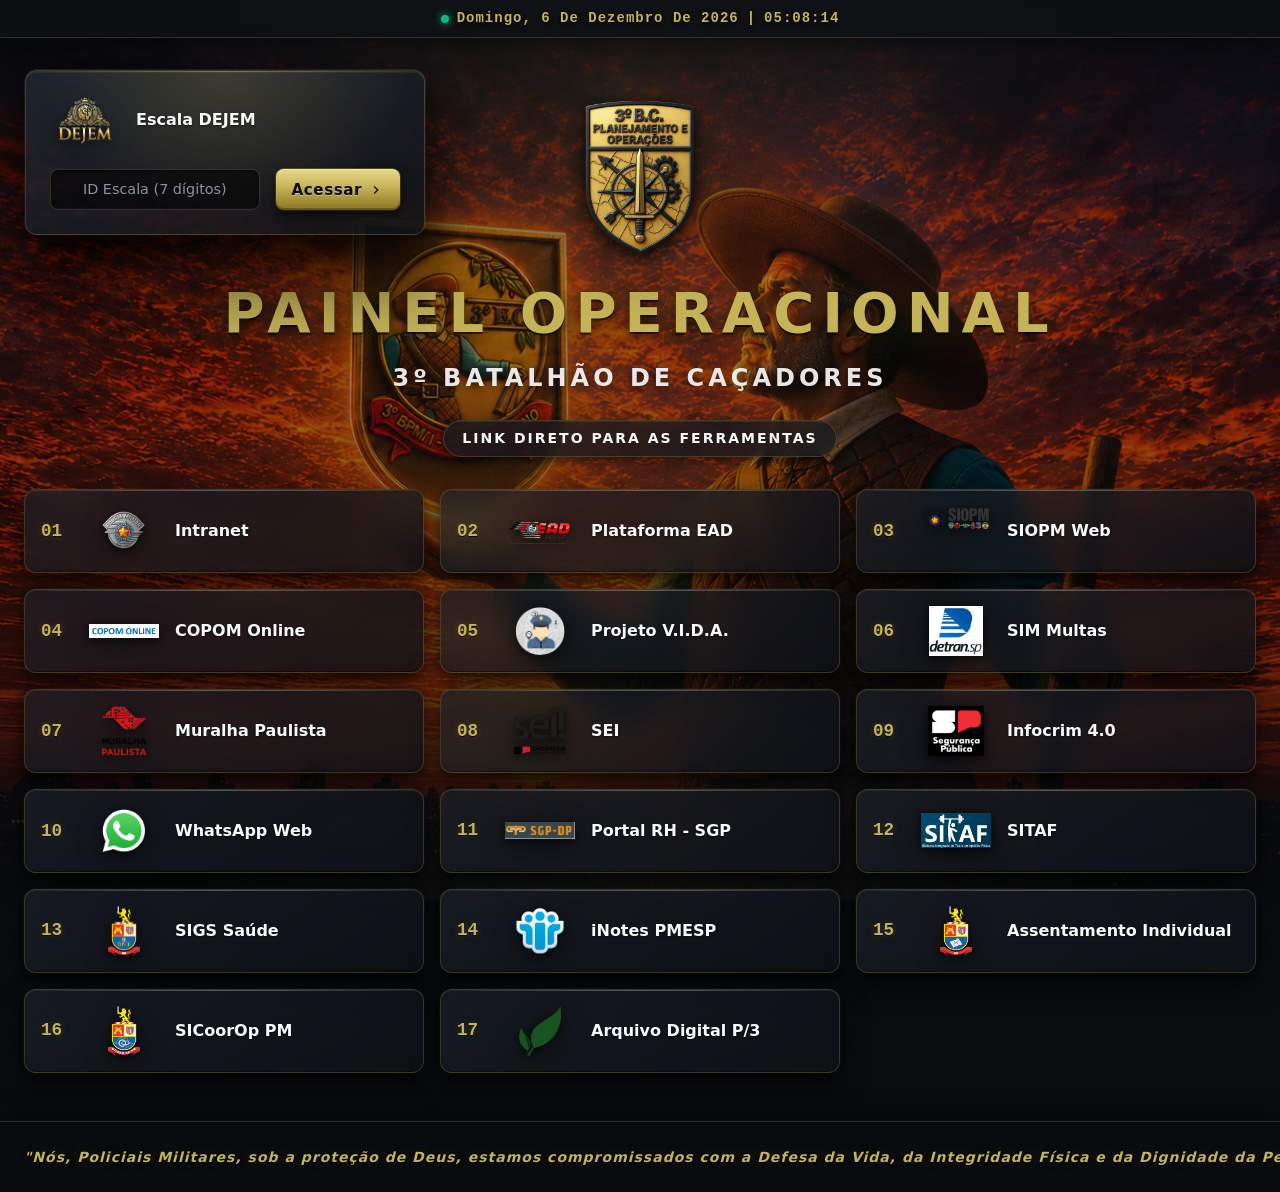
==== commit 5b94f8e7: "Fix HTML encoding issues in index.html" ====
--- a/index.html
+++ b/index.html
@@ -97,7 +97,6 @@
         <p class="footer-quote">
             "Nós, Policiais Militares, sob a proteção de Deus, estamos compromissados com a Defesa da Vida, da Integridade Física e da Dignidade da Pessoa Humana!"
         </p>
-        <p class="footer-org">3º Batalhão de Caçadores · PMESP</p>
     </footer>
 
     <div id="toast-container" class="toast-container" aria-live="polite" aria-atomic="true"></div>
@@ -122,4 +121,4 @@
 
     <script src="app.js" defer></script>
 </body>
-</html>+</html>
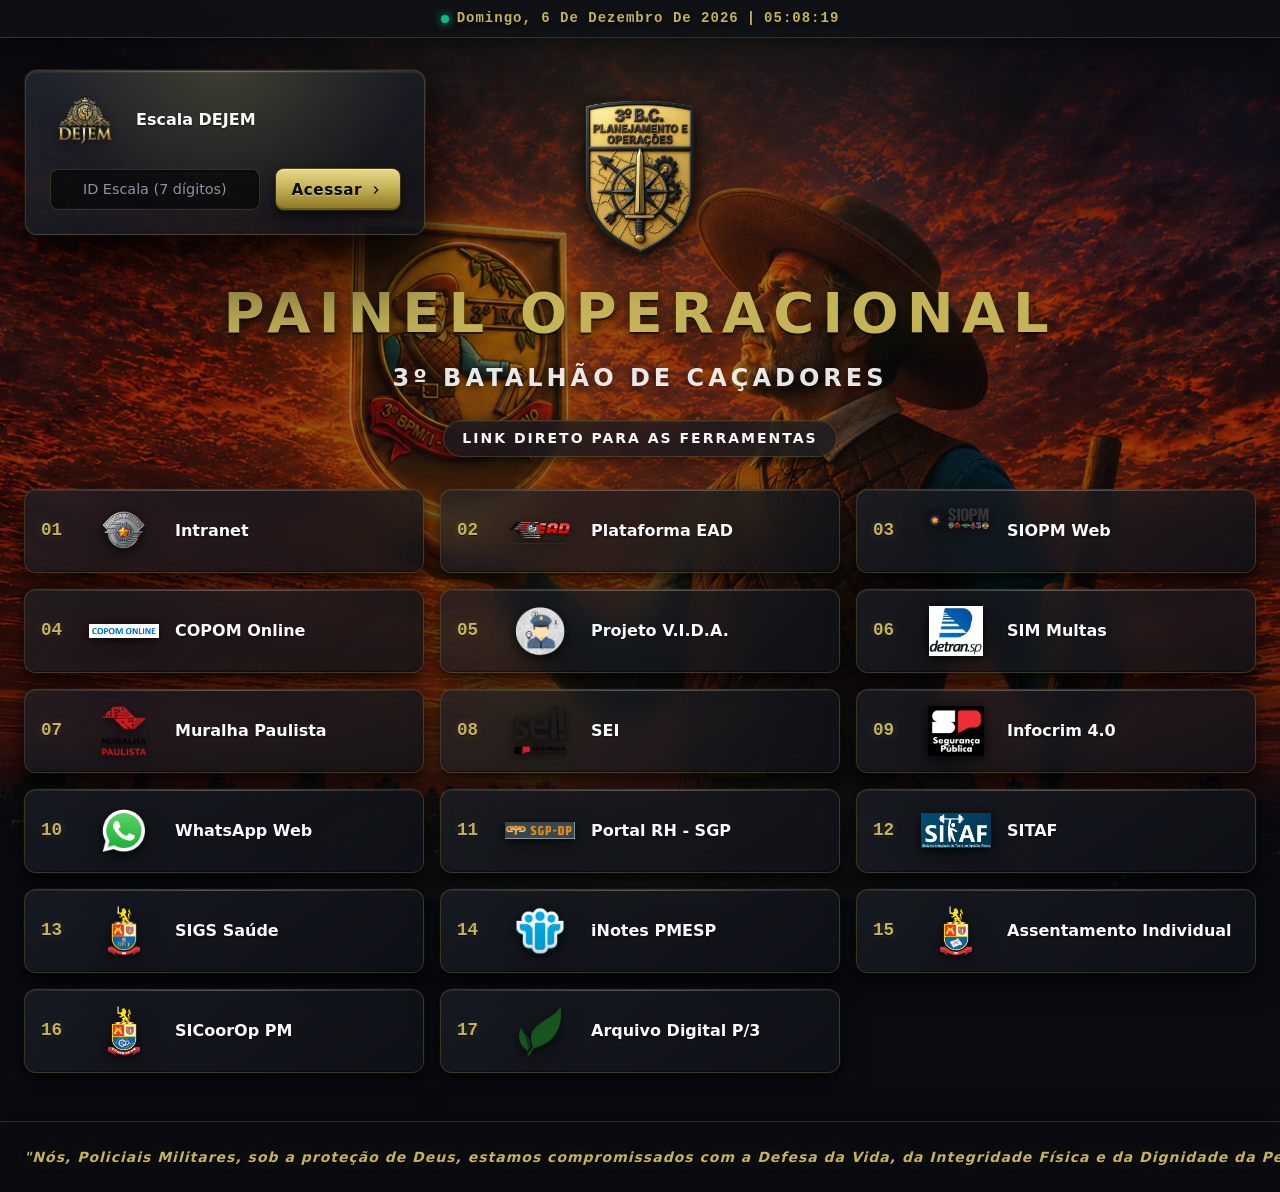
==== commit c28fc5bb: "Add favicon links to index.html Added favicon links for different sizes and formats." ====
--- a/index.html
+++ b/index.html
@@ -24,6 +24,11 @@
 
     <link rel="manifest" href="manifest.json">
     <link rel="apple-touch-icon" href="icon-192.png">
+    <!-- Favicon (aba do navegador) -->
+<link rel="icon" href="favicon.ico" sizes="any">
+<link rel="icon" type="image/png" sizes="32x32" href="favicon-32x32.png">
+<link rel="icon" type="image/png" sizes="16x16" href="favicon-16x16.png">
+<link rel="icon" type="image/svg+xml" href="favicon.svg">
 
     <title>Painel Operacional | 3º Batalhão de Caçadores</title>
 
